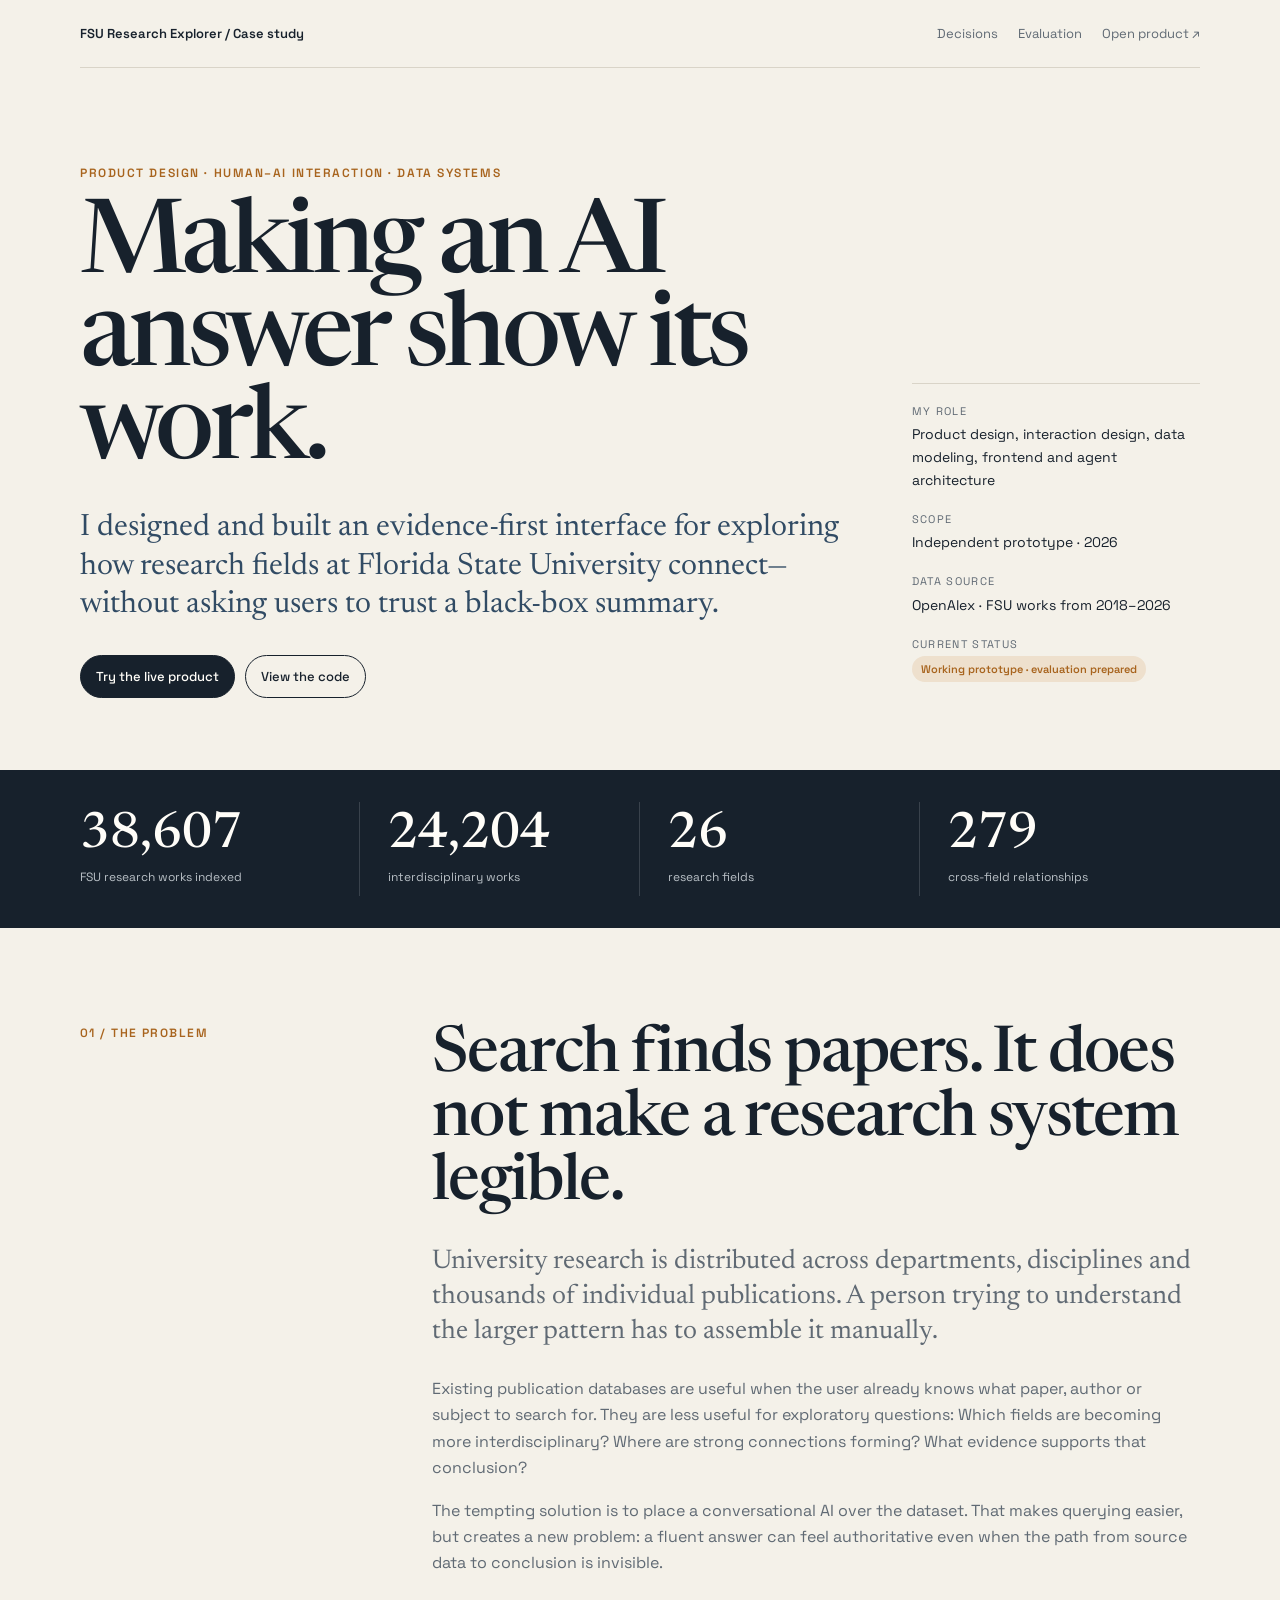
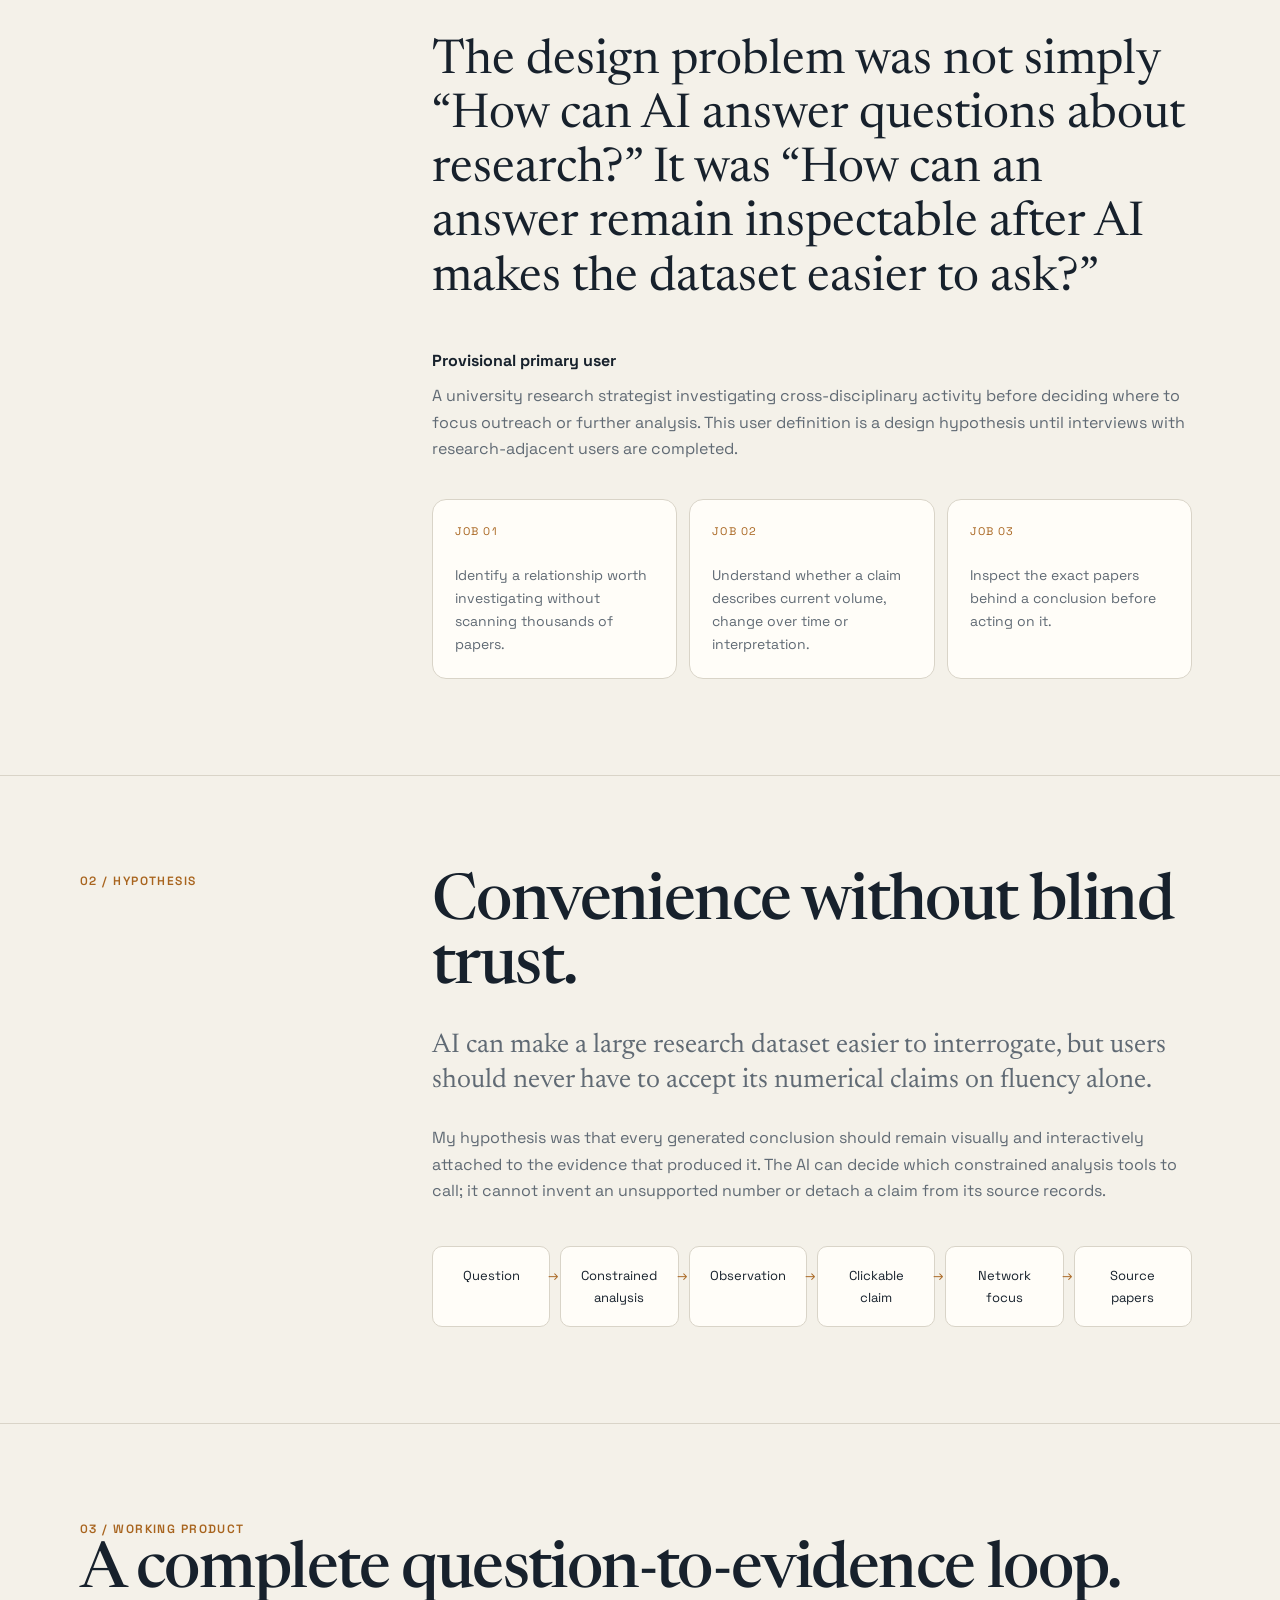
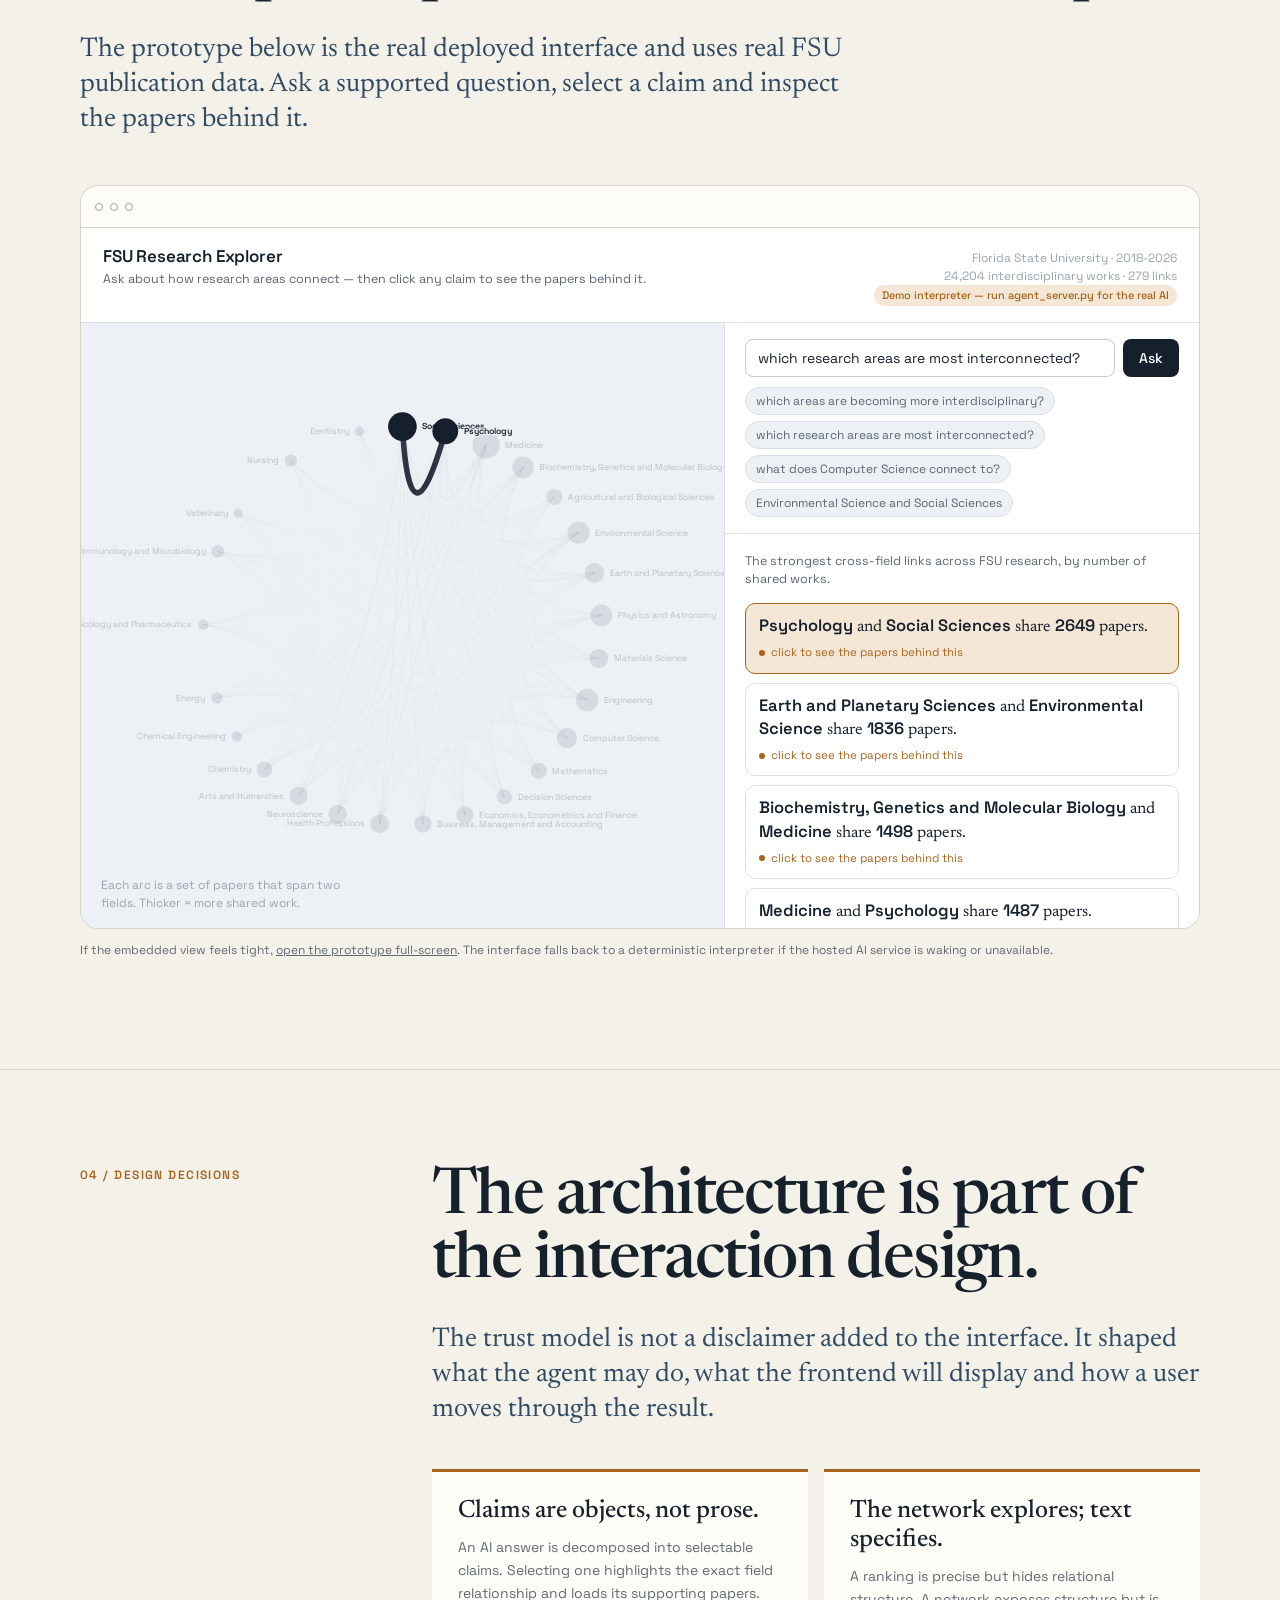
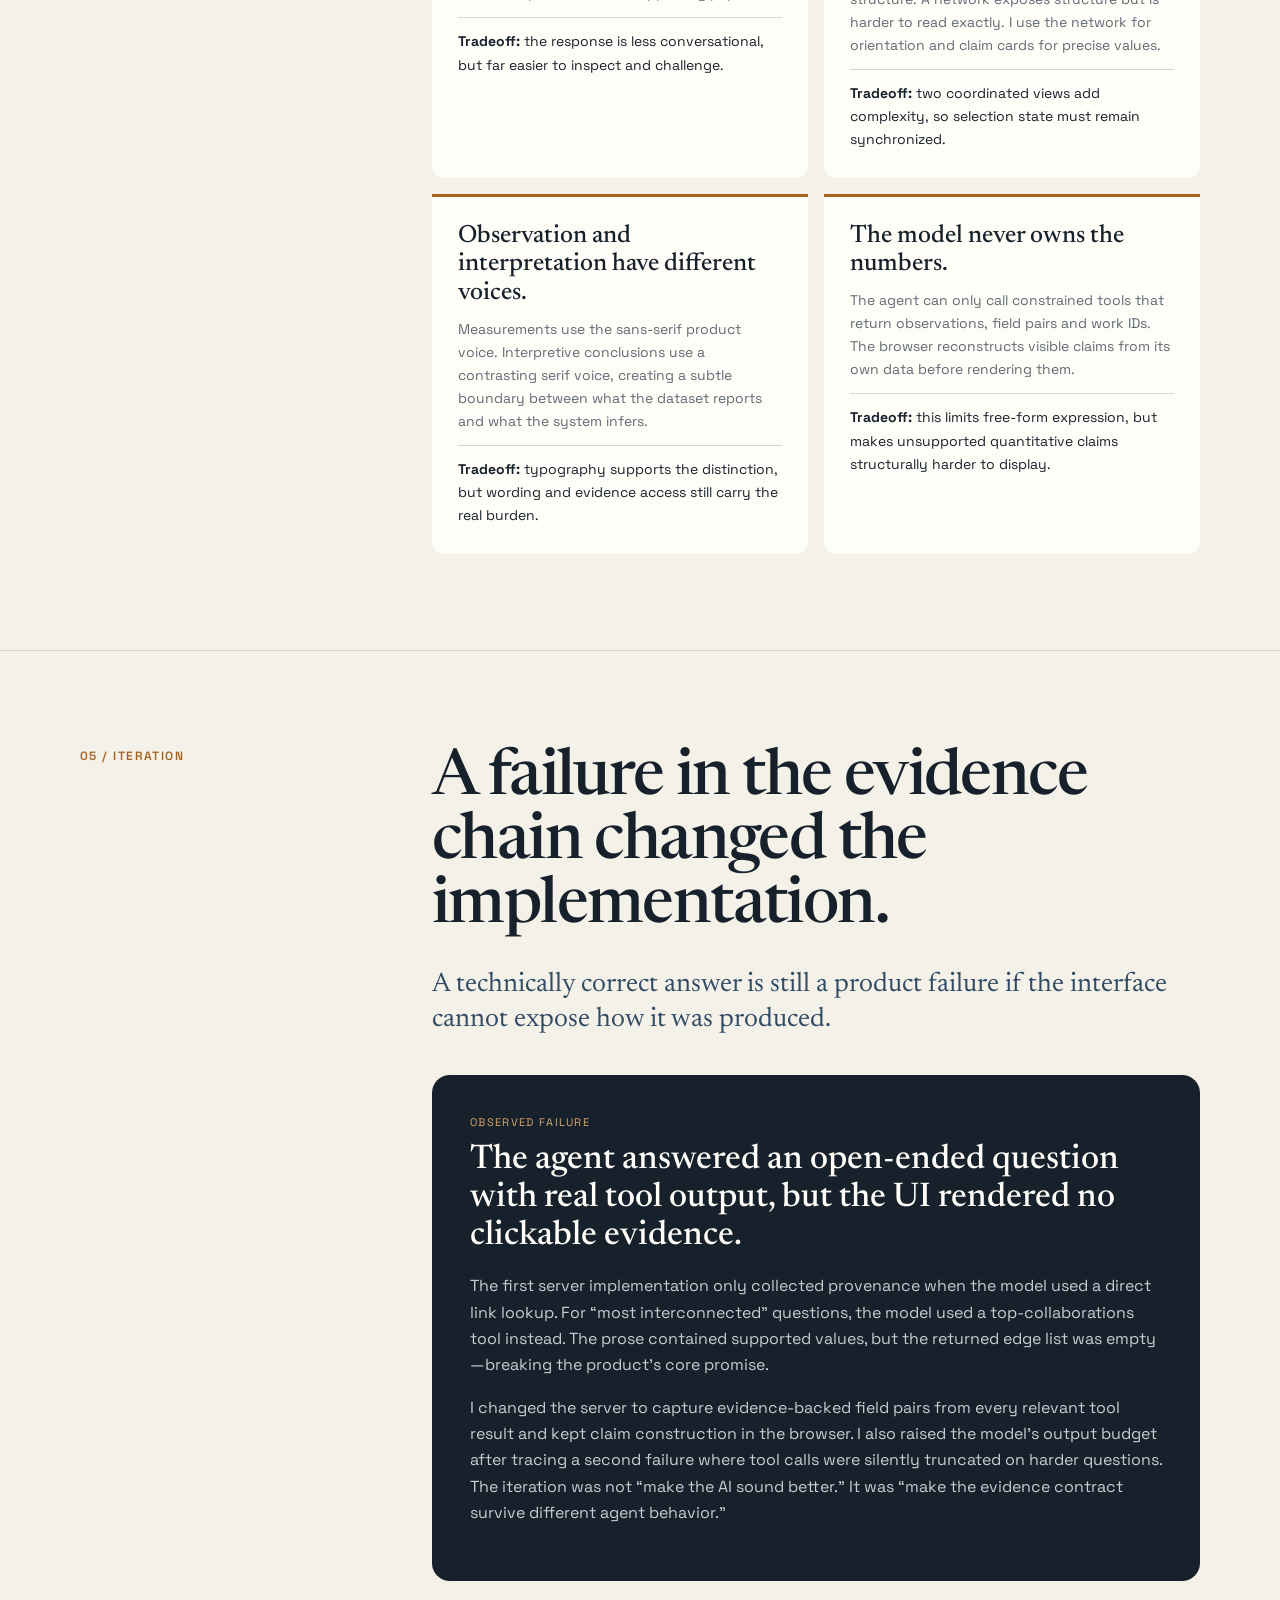
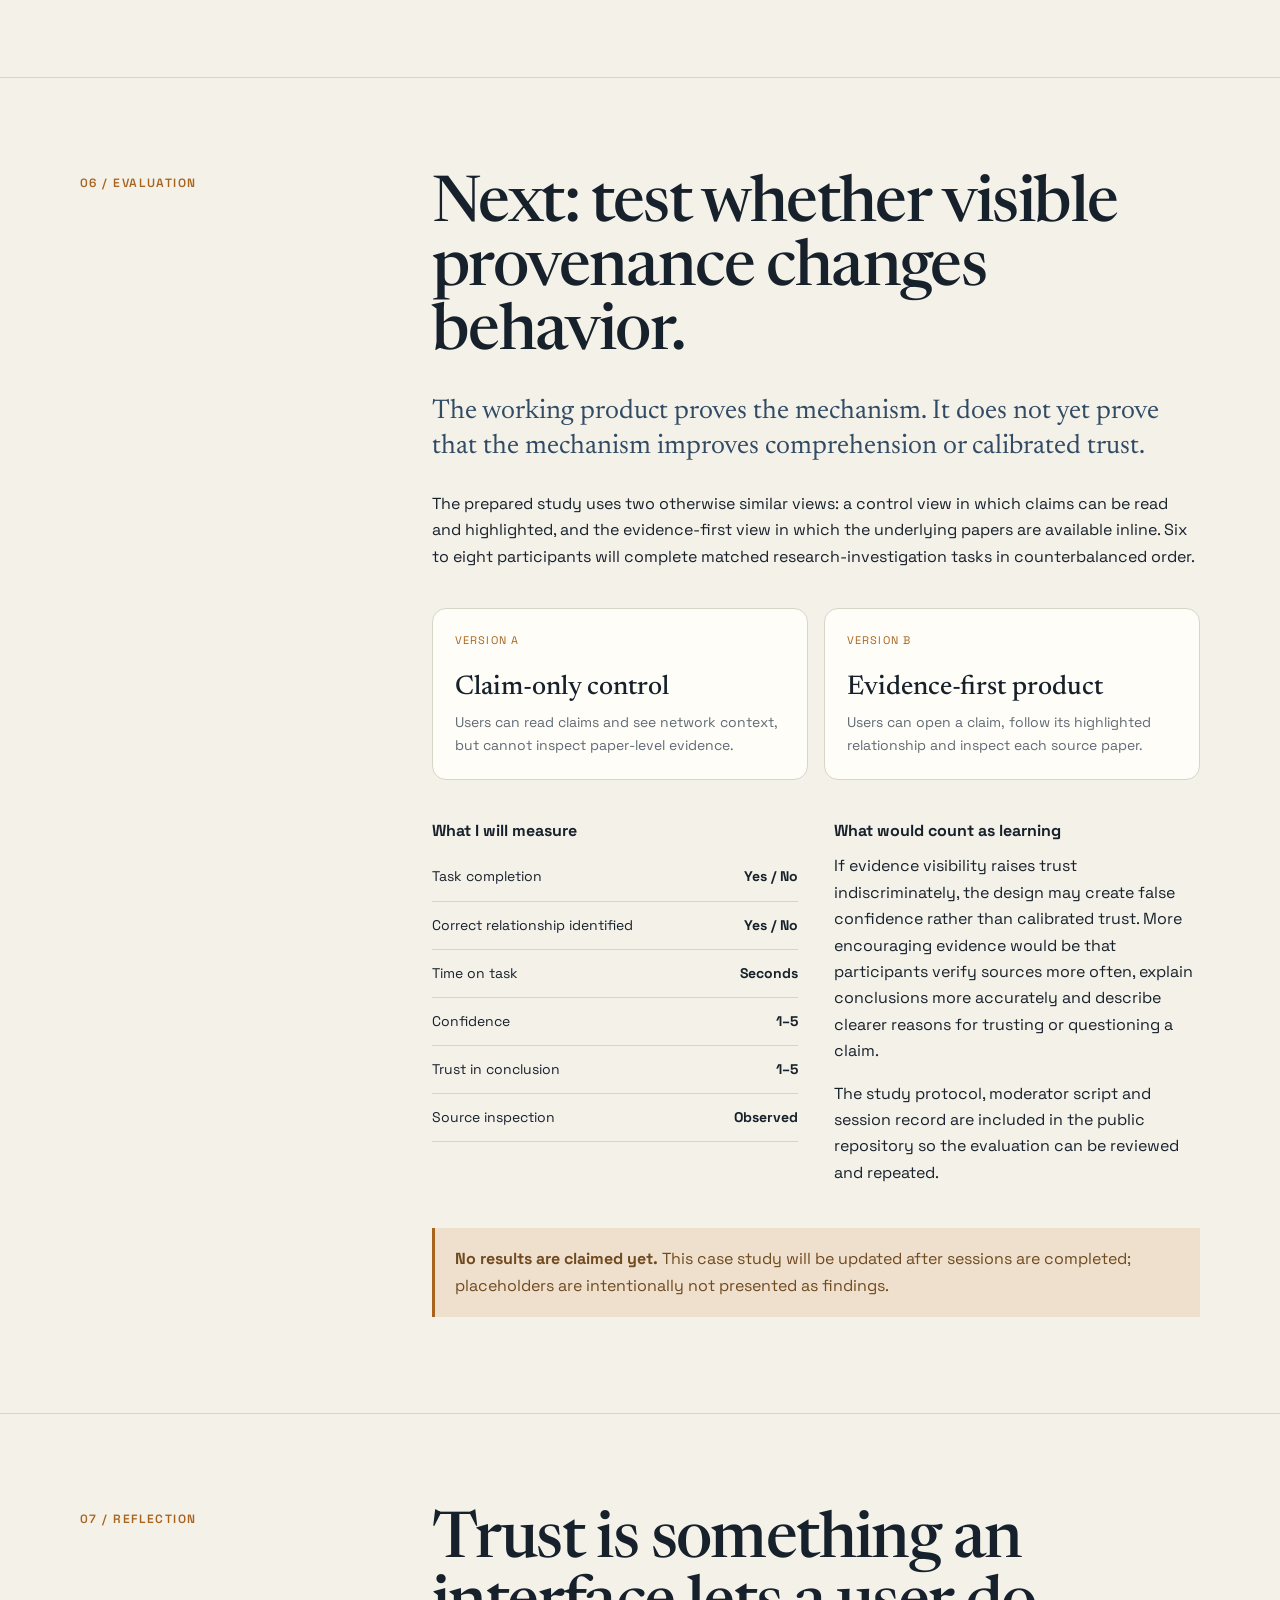
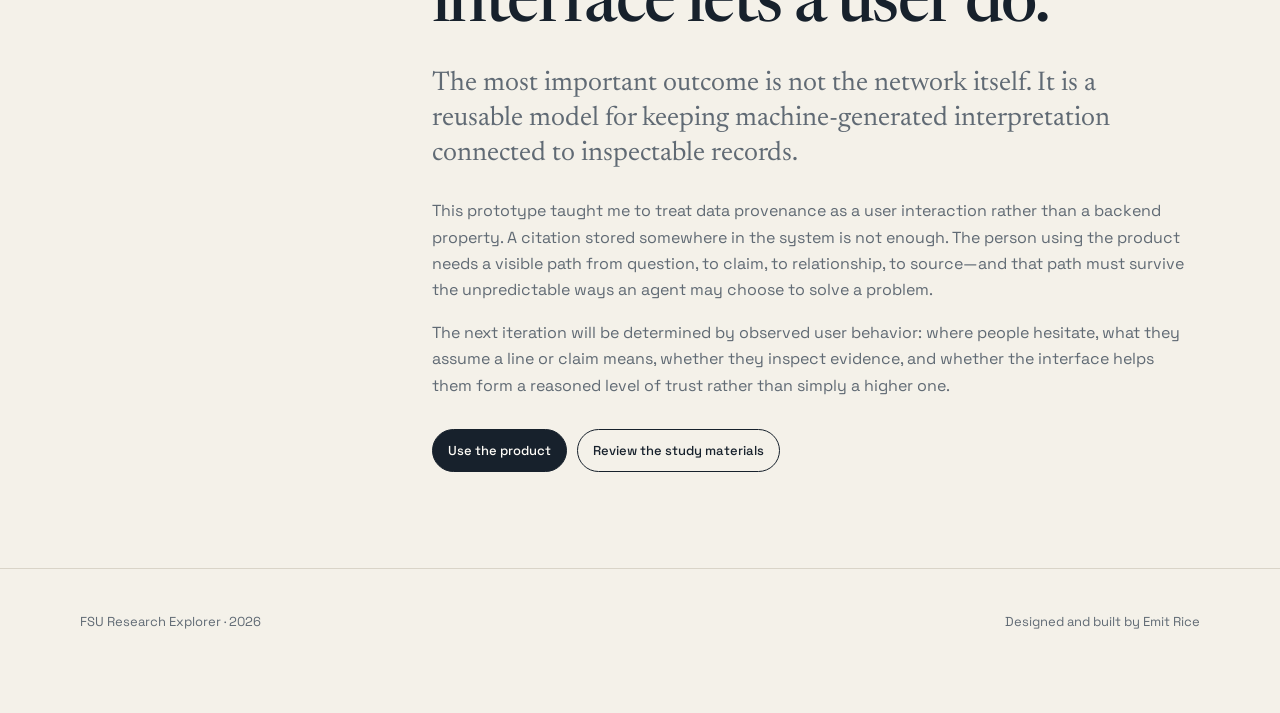
==== web/case-study.html @ 56af5d96 "Add product case study and evaluation kit" ====
<!doctype html>
<html lang="en">
<head>
<meta charset="utf-8">
<meta name="viewport" content="width=device-width, initial-scale=1">
<meta name="description" content="A product design case study for FSU Research Explorer: an evidence-first interface for asking questions of university research data.">
<title>FSU Research Explorer — Product Design Case Study</title>
<link rel="preconnect" href="https://fonts.googleapis.com">
<link rel="preconnect" href="https://fonts.gstatic.com" crossorigin>
<link href="https://fonts.googleapis.com/css2?family=Newsreader:ital,opsz,wght@0,6..72,400;0,6..72,500;1,6..72,400&family=Space+Grotesk:wght@400;500;600&display=swap" rel="stylesheet">
<style>
:root{
  --paper:#f4f1e9;--panel:#fffdf8;--ink:#17212c;--muted:#606a74;--line:#d9d4c8;
  --accent:#a8641e;--accent-soft:#eee0cd;--blue:#314b64;--sans:"Space Grotesk",system-ui,sans-serif;
  --serif:"Newsreader",Georgia,serif
}
*{box-sizing:border-box}
html{scroll-behavior:smooth}
body{margin:0;background:var(--paper);color:var(--ink);font:16px/1.65 var(--sans);-webkit-font-smoothing:antialiased}
a{color:inherit}
.wrap{width:min(1120px,calc(100% - 40px));margin:auto}
nav{height:68px;display:flex;align-items:center;justify-content:space-between;border-bottom:1px solid var(--line)}
nav a{text-decoration:none;font-size:13px}
.brand{font-weight:600}
.navlinks{display:flex;gap:20px;color:var(--muted)}
.hero{padding:96px 0 72px;display:grid;grid-template-columns:minmax(0,1.45fr) minmax(260px,.55fr);gap:72px;align-items:end}
.eyebrow{color:var(--accent);font-size:12px;font-weight:600;letter-spacing:.13em;text-transform:uppercase;margin-bottom:18px}
h1,h2,h3,p{margin-top:0}
h1{font:500 clamp(52px,8vw,104px)/.91 var(--serif);letter-spacing:-.045em;margin-bottom:28px;max-width:900px}
.deck{font:400 clamp(21px,2.4vw,31px)/1.25 var(--serif);max-width:780px;color:var(--blue);margin-bottom:0}
.meta{border-top:1px solid var(--line);padding-top:18px;display:grid;gap:18px}
.meta dt{font-size:11px;text-transform:uppercase;letter-spacing:.12em;color:var(--muted)}
.meta dd{margin:3px 0 0;font-size:14px}
.actions{display:flex;flex-wrap:wrap;gap:10px;margin-top:30px}
.button{display:inline-flex;align-items:center;justify-content:center;padding:10px 15px;border:1px solid var(--ink);border-radius:999px;text-decoration:none;font-size:13px;font-weight:500}
.button.primary{background:var(--ink);color:var(--panel)}
.stats{background:var(--ink);color:var(--panel);padding:32px 0}
.statgrid{display:grid;grid-template-columns:repeat(4,1fr)}
.stat{padding:8px 28px;border-right:1px solid #39424c}
.stat:first-child{padding-left:0}.stat:last-child{border:0}
.stat strong{display:block;font:500 clamp(30px,4vw,50px)/1 var(--serif)}
.stat span{display:block;margin-top:8px;color:#b9c0c6;font-size:12px}
section{padding:96px 0;border-bottom:1px solid var(--line)}
.section-grid{display:grid;grid-template-columns:280px 1fr;gap:72px}
.kicker{font-size:12px;color:var(--accent);font-weight:600;letter-spacing:.12em;text-transform:uppercase}
h2{font:500 clamp(36px,5vw,66px)/1 var(--serif);letter-spacing:-.025em;margin-bottom:28px}
h3{font-size:16px;margin-bottom:9px}
.lede{font:400 27px/1.3 var(--serif);color:var(--blue);max-width:780px}
.bodycopy{max-width:760px}
.bodycopy p{color:var(--muted)}
.quote{font:400 clamp(28px,4vw,48px)/1.13 var(--serif);padding:42px 0;color:var(--ink);max-width:930px}
.jobs{display:grid;grid-template-columns:repeat(3,1fr);gap:12px;margin-top:36px}
.card{background:var(--panel);border:1px solid var(--line);border-radius:14px;padding:22px}
.card .num{font-size:11px;color:var(--accent);letter-spacing:.1em;margin-bottom:24px}
.card p{margin:0;color:var(--muted);font-size:14px}
.flow{display:grid;grid-template-columns:repeat(6,1fr);gap:10px;margin-top:42px}
.flow div{position:relative;background:var(--panel);border:1px solid var(--line);padding:18px 14px;border-radius:10px;font-size:13px;text-align:center}
.flow div:not(:last-child):after{content:"→";position:absolute;right:-9px;top:18px;z-index:2;color:var(--accent)}
.prototype{margin-top:48px;background:#dfe3e7;border:1px solid var(--line);border-radius:18px;overflow:hidden}
.browserbar{height:42px;background:var(--panel);display:flex;align-items:center;gap:7px;padding:0 14px;border-bottom:1px solid var(--line)}
.dot{width:8px;height:8px;border:1px solid #9ba3aa;border-radius:50%}
.prototype iframe{display:block;width:100%;height:700px;border:0;background:#edf0f4}
.caption{font-size:12px;color:var(--muted);margin-top:12px}
.decisions{display:grid;grid-template-columns:repeat(2,1fr);gap:16px;margin-top:42px}
.decision{background:var(--panel);border-top:3px solid var(--accent);padding:26px;border-radius:0 0 12px 12px}
.decision h3{font:500 25px/1.15 var(--serif)}
.decision p{font-size:14px;color:var(--muted);margin-bottom:12px}
.decision .tradeoff{border-top:1px solid var(--line);padding-top:12px;margin:0;color:var(--ink)}
.failure{background:var(--ink);color:var(--panel);border-radius:18px;padding:38px;margin-top:38px}
.failure .label{color:#d5a66e;font-size:11px;letter-spacing:.12em;text-transform:uppercase}
.failure h3{font:500 34px/1.12 var(--serif);max-width:720px;margin:10px 0 18px}
.failure p{color:#c7cdd2;max-width:760px}
.compare{display:grid;grid-template-columns:1fr 1fr;gap:16px;margin-top:38px}
.compare a{display:block;text-decoration:none}
.compare .card{transition:transform .15s,border-color .15s}
.compare .card:hover{transform:translateY(-2px);border-color:var(--accent)}
.mode{font:500 27px/1.1 var(--serif);margin-bottom:8px}
.plan{display:grid;grid-template-columns:1fr 1fr;gap:36px;margin-top:38px}
.measure{display:grid;grid-template-columns:1fr auto;gap:12px;padding:12px 0;border-bottom:1px solid var(--line);font-size:14px}
.status{display:inline-block;background:var(--accent-soft);color:var(--accent);border-radius:999px;padding:4px 9px;font-size:11px;font-weight:600}
.note{background:var(--accent-soft);border-left:3px solid var(--accent);padding:18px 20px;color:#6f491f;margin-top:26px}
footer{padding:42px 0 80px;display:flex;justify-content:space-between;color:var(--muted);font-size:13px}
@media(max-width:820px){
  .hero,.section-grid{grid-template-columns:1fr;gap:32px}.hero{padding-top:60px}.statgrid{grid-template-columns:1fr 1fr}
  .stat{border-bottom:1px solid #39424c}.jobs,.decisions,.plan,.compare{grid-template-columns:1fr}
  .flow{grid-template-columns:1fr 1fr}.flow div:after{display:none}.prototype iframe{height:680px}
}
@media(max-width:520px){.wrap{width:min(100% - 24px,1120px)}.navlinks a:first-child{display:none}.stats .stat{padding:18px 12px}.stat:first-child{padding-left:12px}.prototype iframe{height:760px}section{padding:70px 0}}
@media(prefers-reduced-motion:reduce){html{scroll-behavior:auto}.compare .card{transition:none}}
</style>
</head>
<body>
<div class="wrap">
  <nav>
    <a class="brand" href="case-study.html">FSU Research Explorer / Case study</a>
    <div class="navlinks"><a href="#decisions">Decisions</a><a href="#evaluation">Evaluation</a><a href="index.html">Open product ↗</a></div>
  </nav>
</div>

<header class="wrap hero">
  <div>
    <div class="eyebrow">Product design · Human–AI interaction · Data systems</div>
    <h1>Making an AI answer show its work.</h1>
    <p class="deck">I designed and built an evidence-first interface for exploring how research fields at Florida State University connect—without asking users to trust a black-box summary.</p>
    <div class="actions"><a class="button primary" href="index.html">Try the live product</a><a class="button" href="https://github.com/Epple3k/fsu-research-atlas-2">View the code</a></div>
  </div>
  <dl class="meta">
    <div><dt>My role</dt><dd>Product design, interaction design, data modeling, frontend and agent architecture</dd></div>
    <div><dt>Scope</dt><dd>Independent prototype · 2026</dd></div>
    <div><dt>Data source</dt><dd>OpenAlex · FSU works from 2018–2026</dd></div>
    <div><dt>Current status</dt><dd><span class="status">Working prototype · evaluation prepared</span></dd></div>
  </dl>
</header>

<div class="stats">
  <div class="wrap statgrid">
    <div class="stat"><strong>38,607</strong><span>FSU research works indexed</span></div>
    <div class="stat"><strong>24,204</strong><span>interdisciplinary works</span></div>
    <div class="stat"><strong>26</strong><span>research fields</span></div>
    <div class="stat"><strong>279</strong><span>cross-field relationships</span></div>
  </div>
</div>

<main>
<section>
  <div class="wrap section-grid">
    <div class="kicker">01 / The problem</div>
    <div class="bodycopy">
      <h2>Search finds papers. It does not make a research system legible.</h2>
      <p class="lede">University research is distributed across departments, disciplines and thousands of individual publications. A person trying to understand the larger pattern has to assemble it manually.</p>
      <p>Existing publication databases are useful when the user already knows what paper, author or subject to search for. They are less useful for exploratory questions: Which fields are becoming more interdisciplinary? Where are strong connections forming? What evidence supports that conclusion?</p>
      <p>The tempting solution is to place a conversational AI over the dataset. That makes querying easier, but creates a new problem: a fluent answer can feel authoritative even when the path from source data to conclusion is invisible.</p>
      <div class="quote">The design problem was not simply “How can AI answer questions about research?” It was “How can an answer remain inspectable after AI makes the dataset easier to ask?”</div>
      <h3>Provisional primary user</h3>
      <p>A university research strategist investigating cross-disciplinary activity before deciding where to focus outreach or further analysis. This user definition is a design hypothesis until interviews with research-adjacent users are completed.</p>
      <div class="jobs">
        <div class="card"><div class="num">JOB 01</div><p>Identify a relationship worth investigating without scanning thousands of papers.</p></div>
        <div class="card"><div class="num">JOB 02</div><p>Understand whether a claim describes current volume, change over time or interpretation.</p></div>
        <div class="card"><div class="num">JOB 03</div><p>Inspect the exact papers behind a conclusion before acting on it.</p></div>
      </div>
    </div>
  </div>
</section>

<section>
  <div class="wrap section-grid">
    <div class="kicker">02 / Hypothesis</div>
    <div class="bodycopy">
      <h2>Convenience without blind trust.</h2>
      <p class="lede">AI can make a large research dataset easier to interrogate, but users should never have to accept its numerical claims on fluency alone.</p>
      <p>My hypothesis was that every generated conclusion should remain visually and interactively attached to the evidence that produced it. The AI can decide which constrained analysis tools to call; it cannot invent an unsupported number or detach a claim from its source records.</p>
      <div class="flow" aria-label="Product workflow">
        <div>Question</div><div>Constrained analysis</div><div>Observation</div><div>Clickable claim</div><div>Network focus</div><div>Source papers</div>
      </div>
    </div>
  </div>
</section>

<section>
  <div class="wrap">
    <div class="kicker">03 / Working product</div>
    <h2>A complete question-to-evidence loop.</h2>
    <p class="lede">The prototype below is the real deployed interface and uses real FSU publication data. Ask a supported question, select a claim and inspect the papers behind it.</p>
    <div class="prototype">
      <div class="browserbar" aria-hidden="true"><span class="dot"></span><span class="dot"></span><span class="dot"></span></div>
      <iframe src="index.html" title="Interactive FSU Research Explorer prototype" loading="lazy"></iframe>
    </div>
    <p class="caption">If the embedded view feels tight, <a href="index.html">open the prototype full-screen</a>. The interface falls back to a deterministic interpreter if the hosted AI service is waking or unavailable.</p>
  </div>
</section>

<section id="decisions">
  <div class="wrap section-grid">
    <div class="kicker">04 / Design decisions</div>
    <div>
      <h2>The architecture is part of the interaction design.</h2>
      <p class="lede">The trust model is not a disclaimer added to the interface. It shaped what the agent may do, what the frontend will display and how a user moves through the result.</p>
      <div class="decisions">
        <article class="decision">
          <h3>Claims are objects, not prose.</h3>
          <p>An AI answer is decomposed into selectable claims. Selecting one highlights the exact field relationship and loads its supporting papers.</p>
          <p class="tradeoff"><strong>Tradeoff:</strong> the response is less conversational, but far easier to inspect and challenge.</p>
        </article>
        <article class="decision">
          <h3>The network explores; text specifies.</h3>
          <p>A ranking is precise but hides relational structure. A network exposes structure but is harder to read exactly. I use the network for orientation and claim cards for precise values.</p>
          <p class="tradeoff"><strong>Tradeoff:</strong> two coordinated views add complexity, so selection state must remain synchronized.</p>
        </article>
        <article class="decision">
          <h3>Observation and interpretation have different voices.</h3>
          <p>Measurements use the sans-serif product voice. Interpretive conclusions use a contrasting serif voice, creating a subtle boundary between what the dataset reports and what the system infers.</p>
          <p class="tradeoff"><strong>Tradeoff:</strong> typography supports the distinction, but wording and evidence access still carry the real burden.</p>
        </article>
        <article class="decision">
          <h3>The model never owns the numbers.</h3>
          <p>The agent can only call constrained tools that return observations, field pairs and work IDs. The browser reconstructs visible claims from its own data before rendering them.</p>
          <p class="tradeoff"><strong>Tradeoff:</strong> this limits free-form expression, but makes unsupported quantitative claims structurally harder to display.</p>
        </article>
      </div>
    </div>
  </div>
</section>

<section>
  <div class="wrap section-grid">
    <div class="kicker">05 / Iteration</div>
    <div>
      <h2>A failure in the evidence chain changed the implementation.</h2>
      <p class="lede">A technically correct answer is still a product failure if the interface cannot expose how it was produced.</p>
      <div class="failure">
        <div class="label">Observed failure</div>
        <h3>The agent answered an open-ended question with real tool output, but the UI rendered no clickable evidence.</h3>
        <p>The first server implementation only collected provenance when the model used a direct link lookup. For “most interconnected” questions, the model used a top-collaborations tool instead. The prose contained supported values, but the returned edge list was empty—breaking the product’s core promise.</p>
        <p>I changed the server to capture evidence-backed field pairs from every relevant tool result and kept claim construction in the browser. I also raised the model’s output budget after tracing a second failure where tool calls were silently truncated on harder questions. The iteration was not “make the AI sound better.” It was “make the evidence contract survive different agent behavior.”</p>
      </div>
    </div>
  </div>
</section>

<section id="evaluation">
  <div class="wrap section-grid">
    <div class="kicker">06 / Evaluation</div>
    <div>
      <h2>Next: test whether visible provenance changes behavior.</h2>
      <p class="lede">The working product proves the mechanism. It does not yet prove that the mechanism improves comprehension or calibrated trust.</p>
      <p>The prepared study uses two otherwise similar views: a control view in which claims can be read and highlighted, and the evidence-first view in which the underlying papers are available inline. Six to eight participants will complete matched research-investigation tasks in counterbalanced order.</p>
      <div class="compare">
        <a href="index.html?study=control"><div class="card"><div class="num">VERSION A</div><div class="mode">Claim-only control</div><p>Users can read claims and see network context, but cannot inspect paper-level evidence.</p></div></a>
        <a href="index.html?study=full"><div class="card"><div class="num">VERSION B</div><div class="mode">Evidence-first product</div><p>Users can open a claim, follow its highlighted relationship and inspect each source paper.</p></div></a>
      </div>
      <div class="plan">
        <div>
          <h3>What I will measure</h3>
          <div class="measure"><span>Task completion</span><strong>Yes / No</strong></div>
          <div class="measure"><span>Correct relationship identified</span><strong>Yes / No</strong></div>
          <div class="measure"><span>Time on task</span><strong>Seconds</strong></div>
          <div class="measure"><span>Confidence</span><strong>1–5</strong></div>
          <div class="measure"><span>Trust in conclusion</span><strong>1–5</strong></div>
          <div class="measure"><span>Source inspection</span><strong>Observed</strong></div>
        </div>
        <div>
          <h3>What would count as learning</h3>
          <p>If evidence visibility raises trust indiscriminately, the design may create false confidence rather than calibrated trust. More encouraging evidence would be that participants verify sources more often, explain conclusions more accurately and describe clearer reasons for trusting or questioning a claim.</p>
          <p>The study protocol, moderator script and session record are included in the public repository so the evaluation can be reviewed and repeated.</p>
        </div>
      </div>
      <div class="note"><strong>No results are claimed yet.</strong> This case study will be updated after sessions are completed; placeholders are intentionally not presented as findings.</div>
    </div>
  </div>
</section>

<section>
  <div class="wrap section-grid">
    <div class="kicker">07 / Reflection</div>
    <div class="bodycopy">
      <h2>Trust is something an interface lets a user do.</h2>
      <p class="lede">The most important outcome is not the network itself. It is a reusable model for keeping machine-generated interpretation connected to inspectable records.</p>
      <p>This prototype taught me to treat data provenance as a user interaction rather than a backend property. A citation stored somewhere in the system is not enough. The person using the product needs a visible path from question, to claim, to relationship, to source—and that path must survive the unpredictable ways an agent may choose to solve a problem.</p>
      <p>The next iteration will be determined by observed user behavior: where people hesitate, what they assume a line or claim means, whether they inspect evidence, and whether the interface helps them form a reasoned level of trust rather than simply a higher one.</p>
      <div class="actions"><a class="button primary" href="index.html">Use the product</a><a class="button" href="https://github.com/Epple3k/fsu-research-atlas-2/tree/main/docs">Review the study materials</a></div>
    </div>
  </div>
</section>
</main>

<footer class="wrap"><span>FSU Research Explorer · 2026</span><span>Designed and built by Emit Rice</span></footer>
</body>
</html>
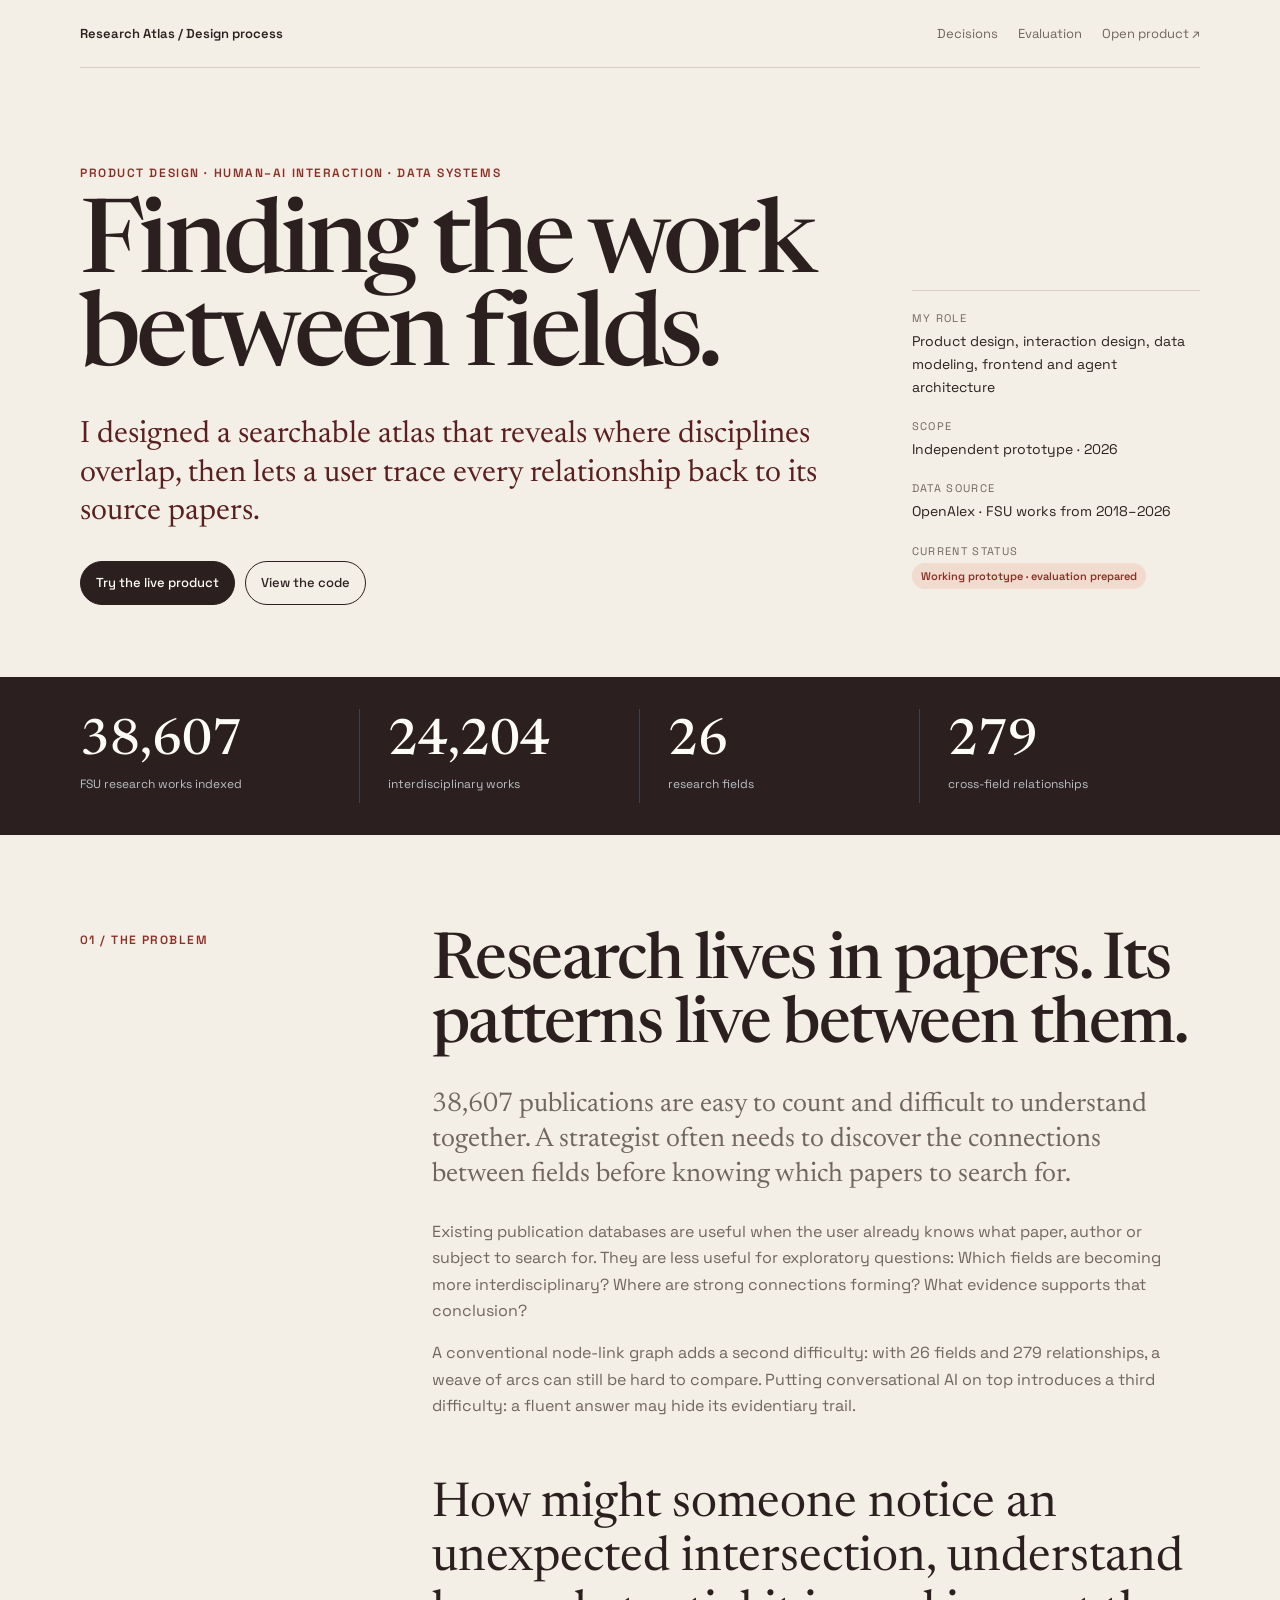
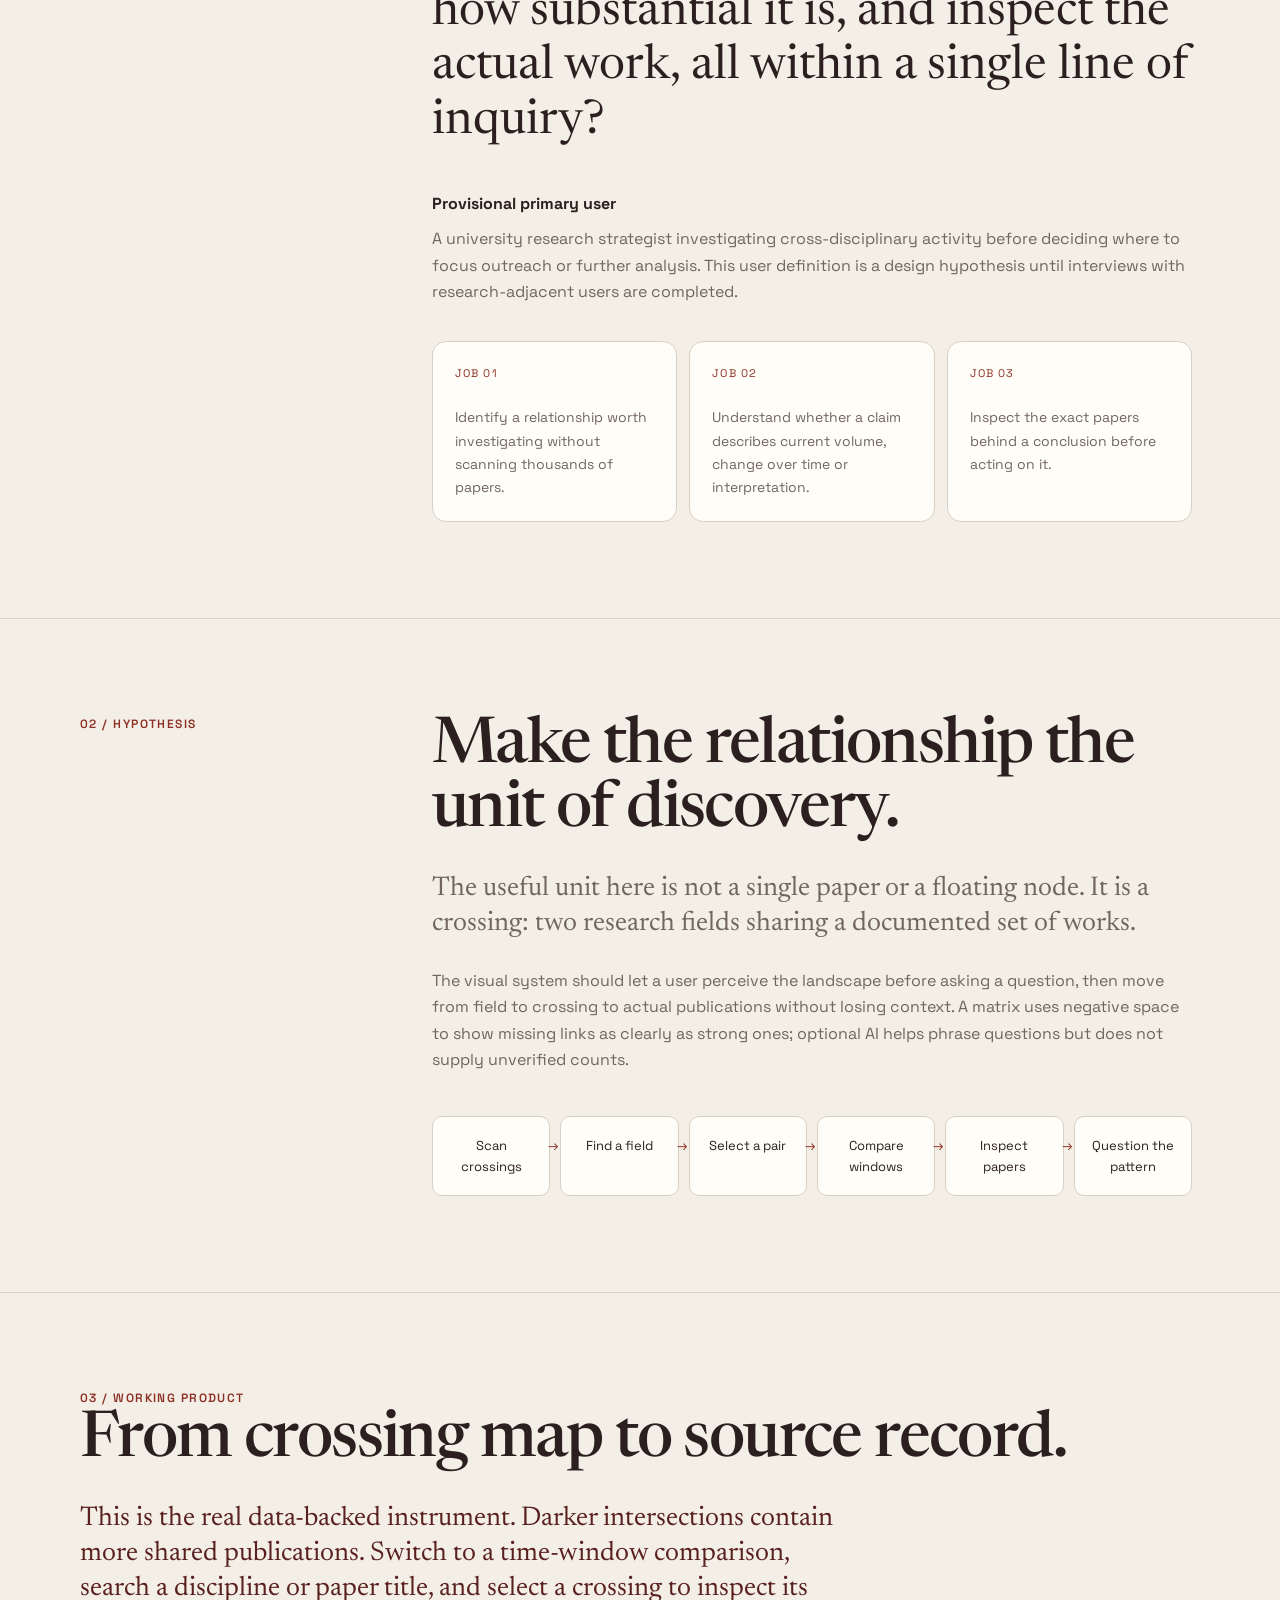
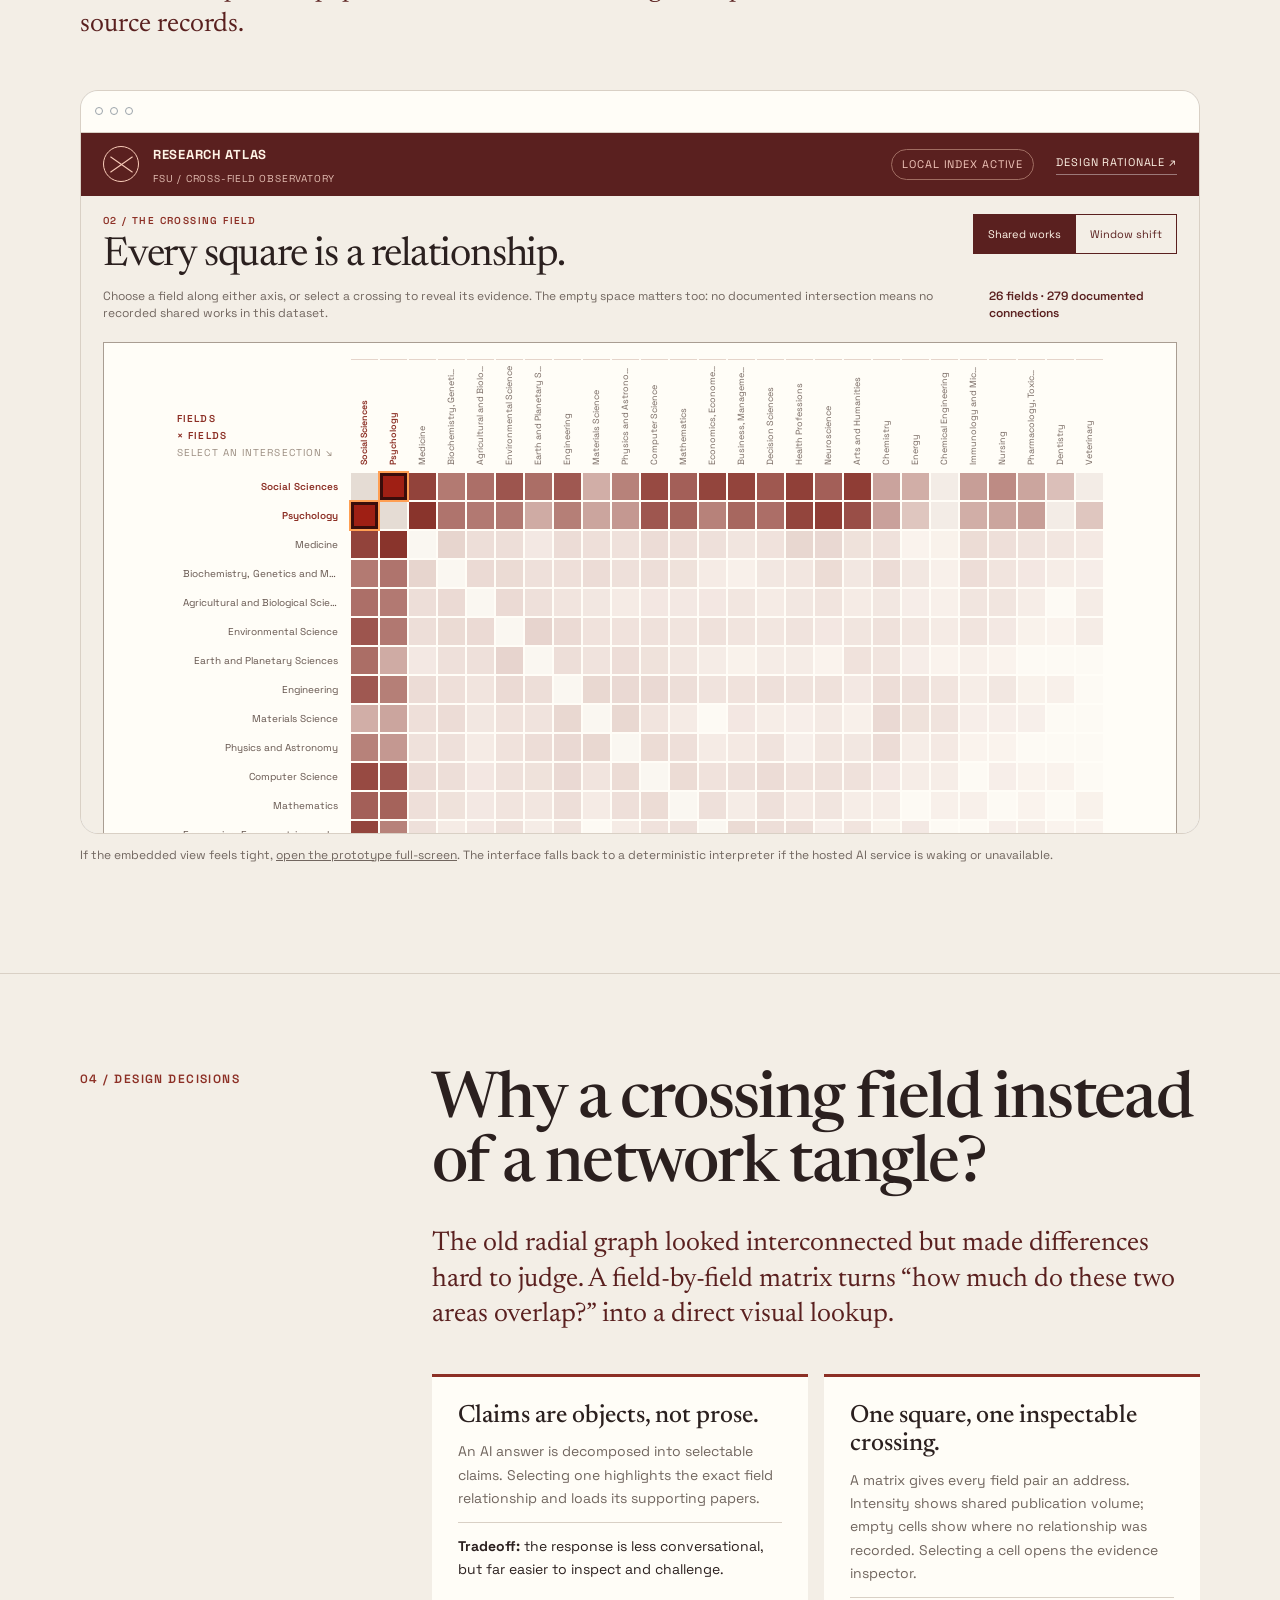
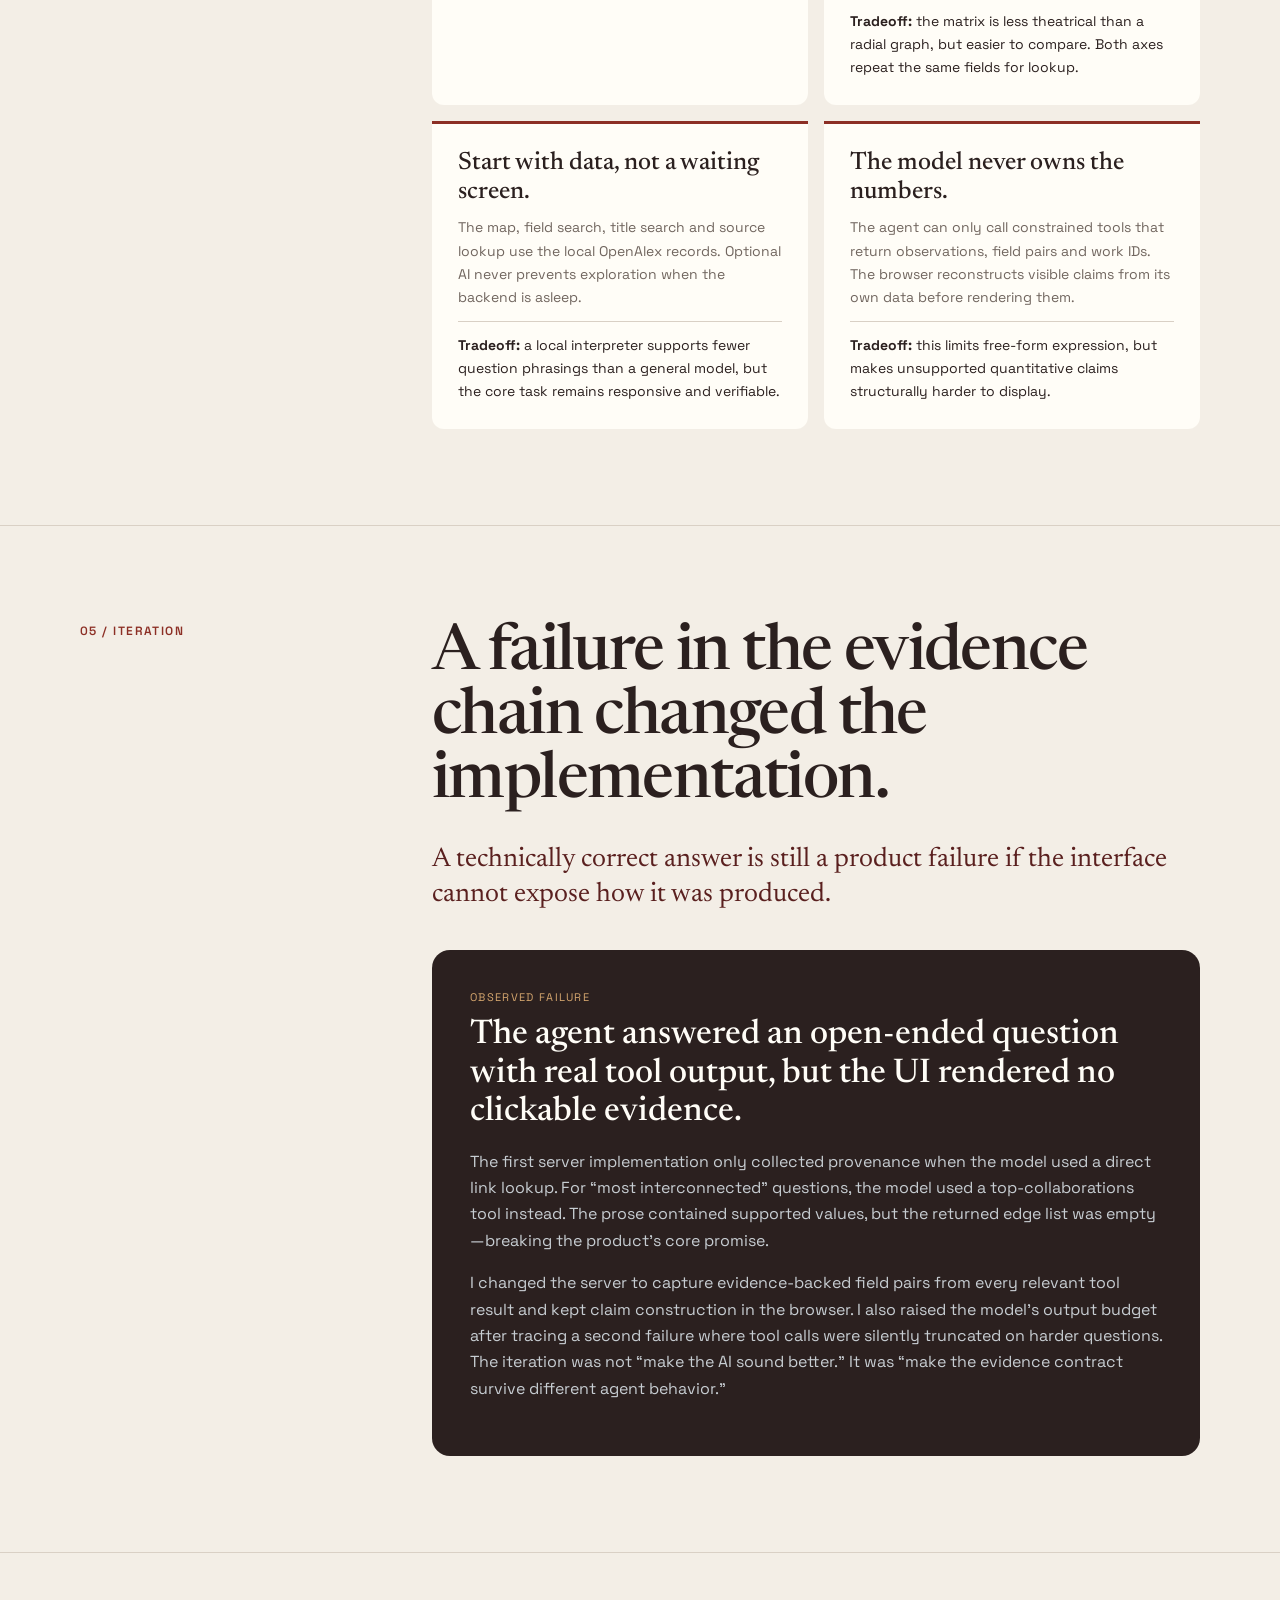
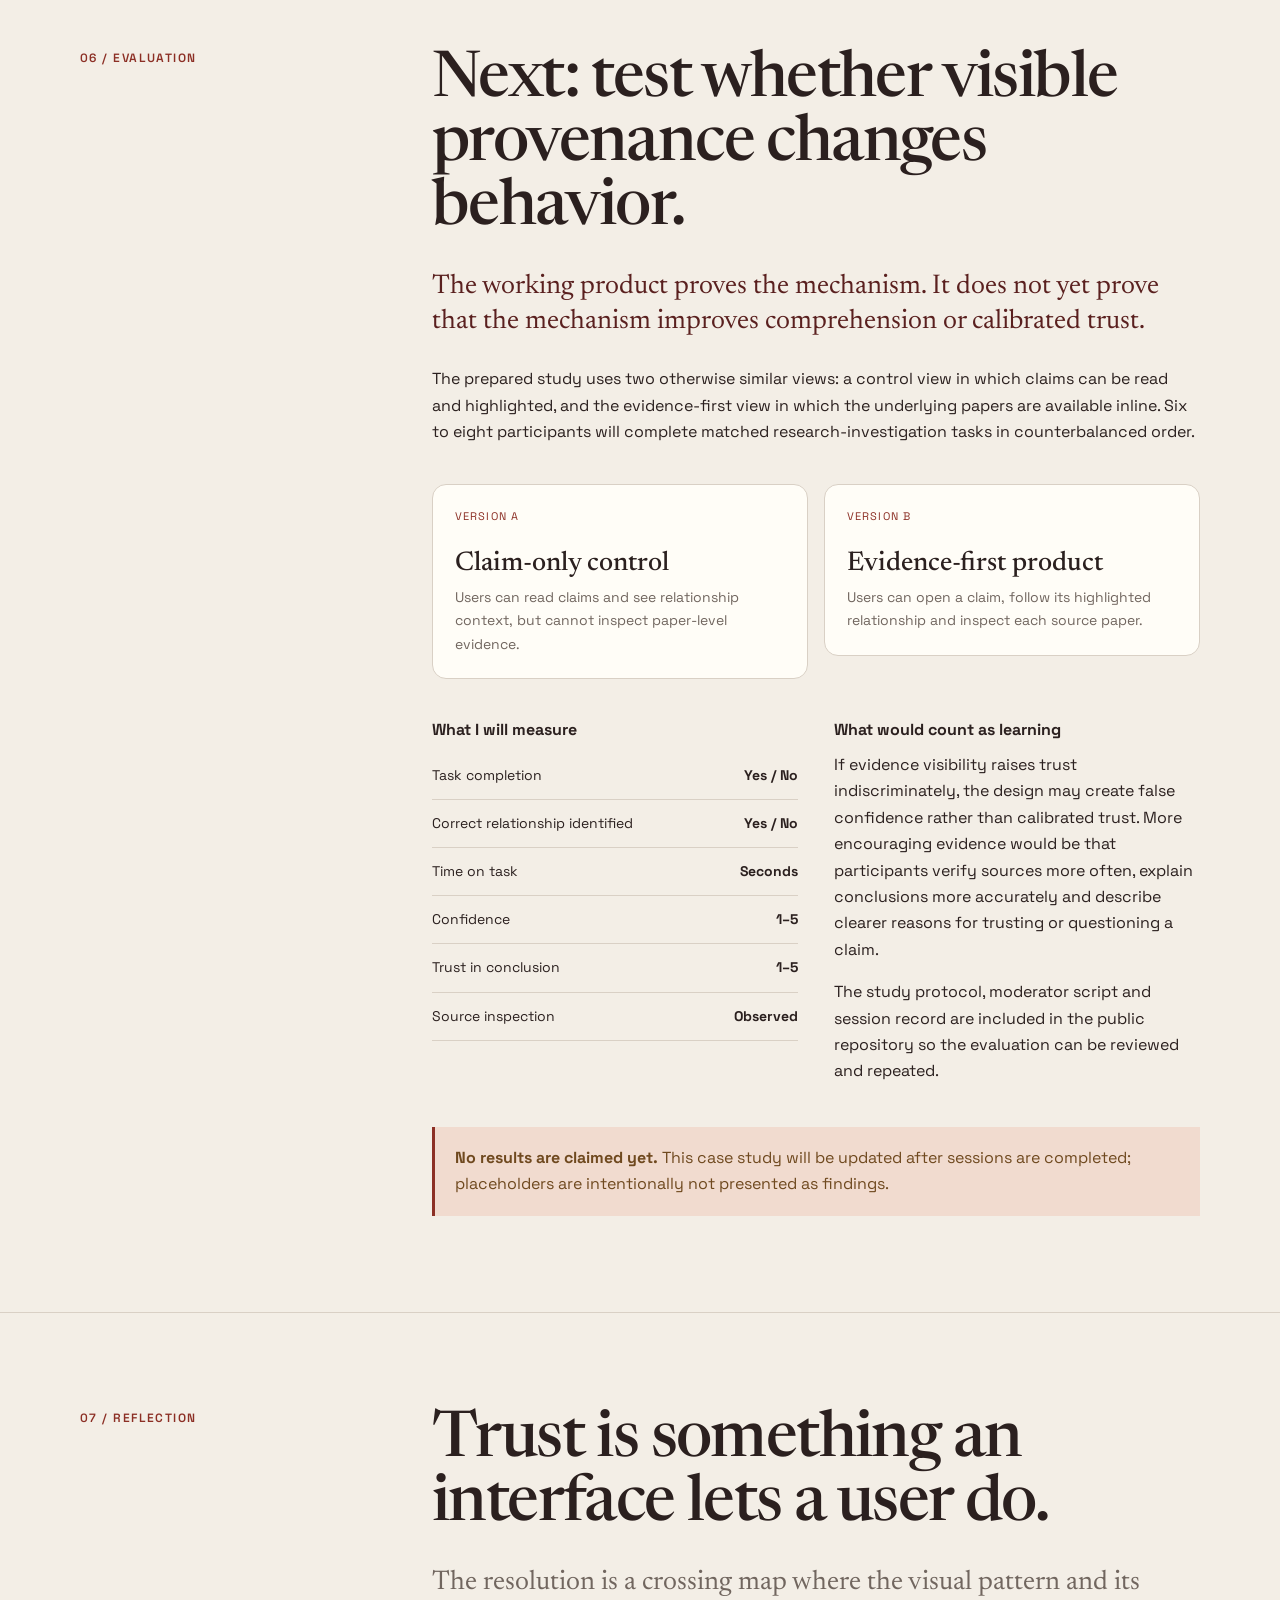
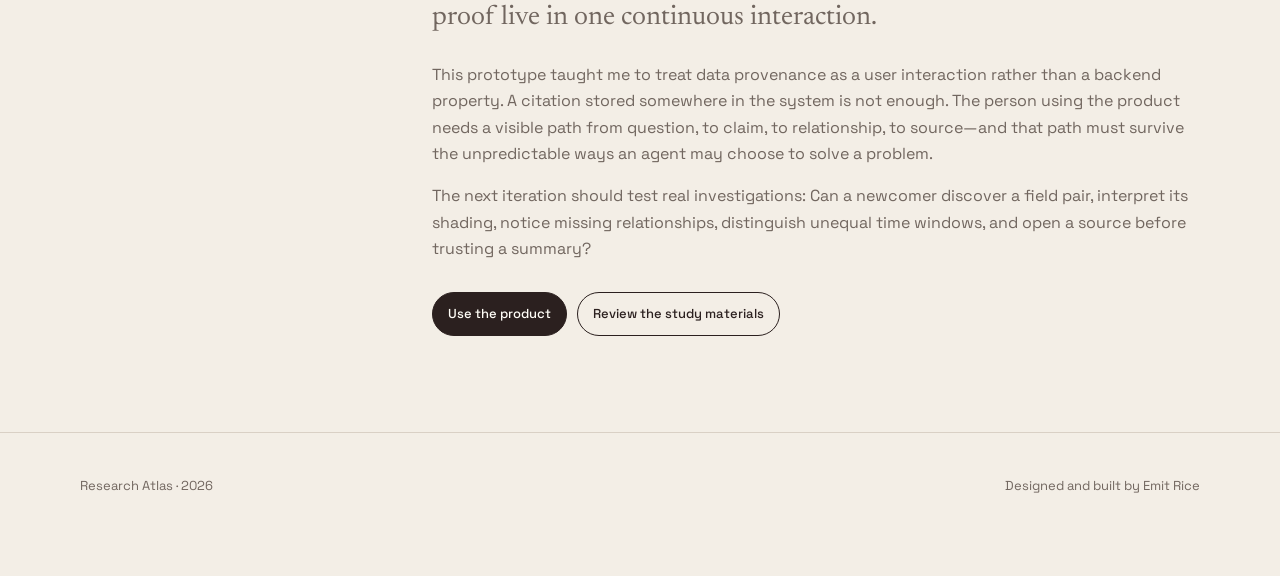
==== commit 699d203d: "Explain the field-pair problem and the crossing-map design resolution" ====
--- a/web/case-study.html
+++ b/web/case-study.html
@@ -3,15 +3,15 @@
 <head>
 <meta charset="utf-8">
 <meta name="viewport" content="width=device-width, initial-scale=1">
-<meta name="description" content="A product design case study for FSU Research Explorer: an evidence-first interface for asking questions of university research data.">
-<title>FSU Research Explorer — Product Design Case Study</title>
+<meta name="description" content="The design process behind Research Atlas: an evidence-first map of relationships between research fields and source publications.">
+<title>Research Atlas — Designing a Crossing Map</title>
 <link rel="preconnect" href="https://fonts.googleapis.com">
 <link rel="preconnect" href="https://fonts.gstatic.com" crossorigin>
 <link href="https://fonts.googleapis.com/css2?family=Newsreader:ital,opsz,wght@0,6..72,400;0,6..72,500;1,6..72,400&family=Space+Grotesk:wght@400;500;600&display=swap" rel="stylesheet">
 <style>
 :root{
-  --paper:#f4f1e9;--panel:#fffdf8;--ink:#17212c;--muted:#606a74;--line:#d9d4c8;
-  --accent:#a8641e;--accent-soft:#eee0cd;--blue:#314b64;--sans:"Space Grotesk",system-ui,sans-serif;
+  --paper:#f3eee6;--panel:#fffdf7;--ink:#2b201f;--muted:#71665f;--line:#d9d0c5;
+  --accent:#8c2f25;--accent-soft:#f1dbcf;--blue:#5a201f;--sans:"Space Grotesk",system-ui,sans-serif;
   --serif:"Newsreader",Georgia,serif
 }
 *{box-sizing:border-box}
@@ -92,7 +92,7 @@
 <body>
 <div class="wrap">
   <nav>
-    <a class="brand" href="case-study.html">FSU Research Explorer / Case study</a>
+    <a class="brand" href="case-study.html">Research Atlas / Design process</a>
     <div class="navlinks"><a href="#decisions">Decisions</a><a href="#evaluation">Evaluation</a><a href="index.html">Open product ↗</a></div>
   </nav>
 </div>
@@ -100,8 +100,8 @@
 <header class="wrap hero">
   <div>
     <div class="eyebrow">Product design · Human–AI interaction · Data systems</div>
-    <h1>Making an AI answer show its work.</h1>
-    <p class="deck">I designed and built an evidence-first interface for exploring how research fields at Florida State University connect—without asking users to trust a black-box summary.</p>
+    <h1>Finding the work between fields.</h1>
+    <p class="deck">I designed a searchable atlas that reveals where disciplines overlap, then lets a user trace every relationship back to its source papers.</p>
     <div class="actions"><a class="button primary" href="index.html">Try the live product</a><a class="button" href="https://github.com/Epple3k/fsu-research-atlas-2">View the code</a></div>
   </div>
   <dl class="meta">
@@ -126,11 +126,11 @@
   <div class="wrap section-grid">
     <div class="kicker">01 / The problem</div>
     <div class="bodycopy">
-      <h2>Search finds papers. It does not make a research system legible.</h2>
-      <p class="lede">University research is distributed across departments, disciplines and thousands of individual publications. A person trying to understand the larger pattern has to assemble it manually.</p>
+      <h2>Research lives in papers. Its patterns live between them.</h2>
+      <p class="lede">38,607 publications are easy to count and difficult to understand together. A strategist often needs to discover the connections between fields before knowing which papers to search for.</p>
       <p>Existing publication databases are useful when the user already knows what paper, author or subject to search for. They are less useful for exploratory questions: Which fields are becoming more interdisciplinary? Where are strong connections forming? What evidence supports that conclusion?</p>
-      <p>The tempting solution is to place a conversational AI over the dataset. That makes querying easier, but creates a new problem: a fluent answer can feel authoritative even when the path from source data to conclusion is invisible.</p>
-      <div class="quote">The design problem was not simply “How can AI answer questions about research?” It was “How can an answer remain inspectable after AI makes the dataset easier to ask?”</div>
+      <p>A conventional node-link graph adds a second difficulty: with 26 fields and 279 relationships, a weave of arcs can still be hard to compare. Putting conversational AI on top introduces a third difficulty: a fluent answer may hide its evidentiary trail.</p>
+      <div class="quote">How might someone notice an unexpected intersection, understand how substantial it is, and inspect the actual work, all within a single line of inquiry?</div>
       <h3>Provisional primary user</h3>
       <p>A university research strategist investigating cross-disciplinary activity before deciding where to focus outreach or further analysis. This user definition is a design hypothesis until interviews with research-adjacent users are completed.</p>
       <div class="jobs">
@@ -146,11 +146,11 @@
   <div class="wrap section-grid">
     <div class="kicker">02 / Hypothesis</div>
     <div class="bodycopy">
-      <h2>Convenience without blind trust.</h2>
-      <p class="lede">AI can make a large research dataset easier to interrogate, but users should never have to accept its numerical claims on fluency alone.</p>
-      <p>My hypothesis was that every generated conclusion should remain visually and interactively attached to the evidence that produced it. The AI can decide which constrained analysis tools to call; it cannot invent an unsupported number or detach a claim from its source records.</p>
+      <h2>Make the relationship the unit of discovery.</h2>
+      <p class="lede">The useful unit here is not a single paper or a floating node. It is a crossing: two research fields sharing a documented set of works.</p>
+      <p>The visual system should let a user perceive the landscape before asking a question, then move from field to crossing to actual publications without losing context. A matrix uses negative space to show missing links as clearly as strong ones; optional AI helps phrase questions but does not supply unverified counts.</p>
       <div class="flow" aria-label="Product workflow">
-        <div>Question</div><div>Constrained analysis</div><div>Observation</div><div>Clickable claim</div><div>Network focus</div><div>Source papers</div>
+        <div>Scan crossings</div><div>Find a field</div><div>Select a pair</div><div>Compare windows</div><div>Inspect papers</div><div>Question the pattern</div>
       </div>
     </div>
   </div>
@@ -159,11 +159,11 @@
 <section>
   <div class="wrap">
     <div class="kicker">03 / Working product</div>
-    <h2>A complete question-to-evidence loop.</h2>
-    <p class="lede">The prototype below is the real deployed interface and uses real FSU publication data. Ask a supported question, select a claim and inspect the papers behind it.</p>
+    <h2>From crossing map to source record.</h2>
+    <p class="lede">This is the real data-backed instrument. Darker intersections contain more shared publications. Switch to a time-window comparison, search a discipline or paper title, and select a crossing to inspect its source records.</p>
     <div class="prototype">
       <div class="browserbar" aria-hidden="true"><span class="dot"></span><span class="dot"></span><span class="dot"></span></div>
-      <iframe src="index.html" title="Interactive FSU Research Explorer prototype" loading="lazy"></iframe>
+      <iframe src="index.html?portfolioPreview=1" title="Interactive Research Atlas crossing map" loading="lazy"></iframe>
     </div>
     <p class="caption">If the embedded view feels tight, <a href="index.html">open the prototype full-screen</a>. The interface falls back to a deterministic interpreter if the hosted AI service is waking or unavailable.</p>
   </div>
@@ -173,8 +173,8 @@
   <div class="wrap section-grid">
     <div class="kicker">04 / Design decisions</div>
     <div>
-      <h2>The architecture is part of the interaction design.</h2>
-      <p class="lede">The trust model is not a disclaimer added to the interface. It shaped what the agent may do, what the frontend will display and how a user moves through the result.</p>
+      <h2>Why a crossing field instead of a network tangle?</h2>
+      <p class="lede">The old radial graph looked interconnected but made differences hard to judge. A field-by-field matrix turns “how much do these two areas overlap?” into a direct visual lookup.</p>
       <div class="decisions">
         <article class="decision">
           <h3>Claims are objects, not prose.</h3>
@@ -182,14 +182,14 @@
           <p class="tradeoff"><strong>Tradeoff:</strong> the response is less conversational, but far easier to inspect and challenge.</p>
         </article>
         <article class="decision">
-          <h3>The network explores; text specifies.</h3>
-          <p>A ranking is precise but hides relational structure. A network exposes structure but is harder to read exactly. I use the network for orientation and claim cards for precise values.</p>
-          <p class="tradeoff"><strong>Tradeoff:</strong> two coordinated views add complexity, so selection state must remain synchronized.</p>
-        </article>
-        <article class="decision">
-          <h3>Observation and interpretation have different voices.</h3>
-          <p>Measurements use the sans-serif product voice. Interpretive conclusions use a contrasting serif voice, creating a subtle boundary between what the dataset reports and what the system infers.</p>
-          <p class="tradeoff"><strong>Tradeoff:</strong> typography supports the distinction, but wording and evidence access still carry the real burden.</p>
+          <h3>One square, one inspectable crossing.</h3>
+          <p>A matrix gives every field pair an address. Intensity shows shared publication volume; empty cells show where no relationship was recorded. Selecting a cell opens the evidence inspector.</p>
+          <p class="tradeoff"><strong>Tradeoff:</strong> the matrix is less theatrical than a radial graph, but easier to compare. Both axes repeat the same fields for lookup.</p>
+        </article>
+        <article class="decision">
+          <h3>Start with data, not a waiting screen.</h3>
+          <p>The map, field search, title search and source lookup use the local OpenAlex records. Optional AI never prevents exploration when the backend is asleep.</p>
+          <p class="tradeoff"><strong>Tradeoff:</strong> a local interpreter supports fewer question phrasings than a general model, but the core task remains responsive and verifiable.</p>
         </article>
         <article class="decision">
           <h3>The model never owns the numbers.</h3>
@@ -225,7 +225,7 @@
       <p class="lede">The working product proves the mechanism. It does not yet prove that the mechanism improves comprehension or calibrated trust.</p>
       <p>The prepared study uses two otherwise similar views: a control view in which claims can be read and highlighted, and the evidence-first view in which the underlying papers are available inline. Six to eight participants will complete matched research-investigation tasks in counterbalanced order.</p>
       <div class="compare">
-        <a href="index.html?study=control"><div class="card"><div class="num">VERSION A</div><div class="mode">Claim-only control</div><p>Users can read claims and see network context, but cannot inspect paper-level evidence.</p></div></a>
+        <a href="index.html?study=control"><div class="card"><div class="num">VERSION A</div><div class="mode">Claim-only control</div><p>Users can read claims and see relationship context, but cannot inspect paper-level evidence.</p></div></a>
         <a href="index.html?study=full"><div class="card"><div class="num">VERSION B</div><div class="mode">Evidence-first product</div><p>Users can open a claim, follow its highlighted relationship and inspect each source paper.</p></div></a>
       </div>
       <div class="plan">
@@ -254,15 +254,15 @@
     <div class="kicker">07 / Reflection</div>
     <div class="bodycopy">
       <h2>Trust is something an interface lets a user do.</h2>
-      <p class="lede">The most important outcome is not the network itself. It is a reusable model for keeping machine-generated interpretation connected to inspectable records.</p>
+      <p class="lede">The resolution is a crossing map where the visual pattern and its proof live in one continuous interaction.</p>
       <p>This prototype taught me to treat data provenance as a user interaction rather than a backend property. A citation stored somewhere in the system is not enough. The person using the product needs a visible path from question, to claim, to relationship, to source—and that path must survive the unpredictable ways an agent may choose to solve a problem.</p>
-      <p>The next iteration will be determined by observed user behavior: where people hesitate, what they assume a line or claim means, whether they inspect evidence, and whether the interface helps them form a reasoned level of trust rather than simply a higher one.</p>
+      <p>The next iteration should test real investigations: Can a newcomer discover a field pair, interpret its shading, notice missing relationships, distinguish unequal time windows, and open a source before trusting a summary?</p>
       <div class="actions"><a class="button primary" href="index.html">Use the product</a><a class="button" href="https://github.com/Epple3k/fsu-research-atlas-2/tree/main/docs">Review the study materials</a></div>
     </div>
   </div>
 </section>
 </main>
 
-<footer class="wrap"><span>FSU Research Explorer · 2026</span><span>Designed and built by Emit Rice</span></footer>
+<footer class="wrap"><span>Research Atlas · 2026</span><span>Designed and built by Emit Rice</span></footer>
 </body>
 </html>
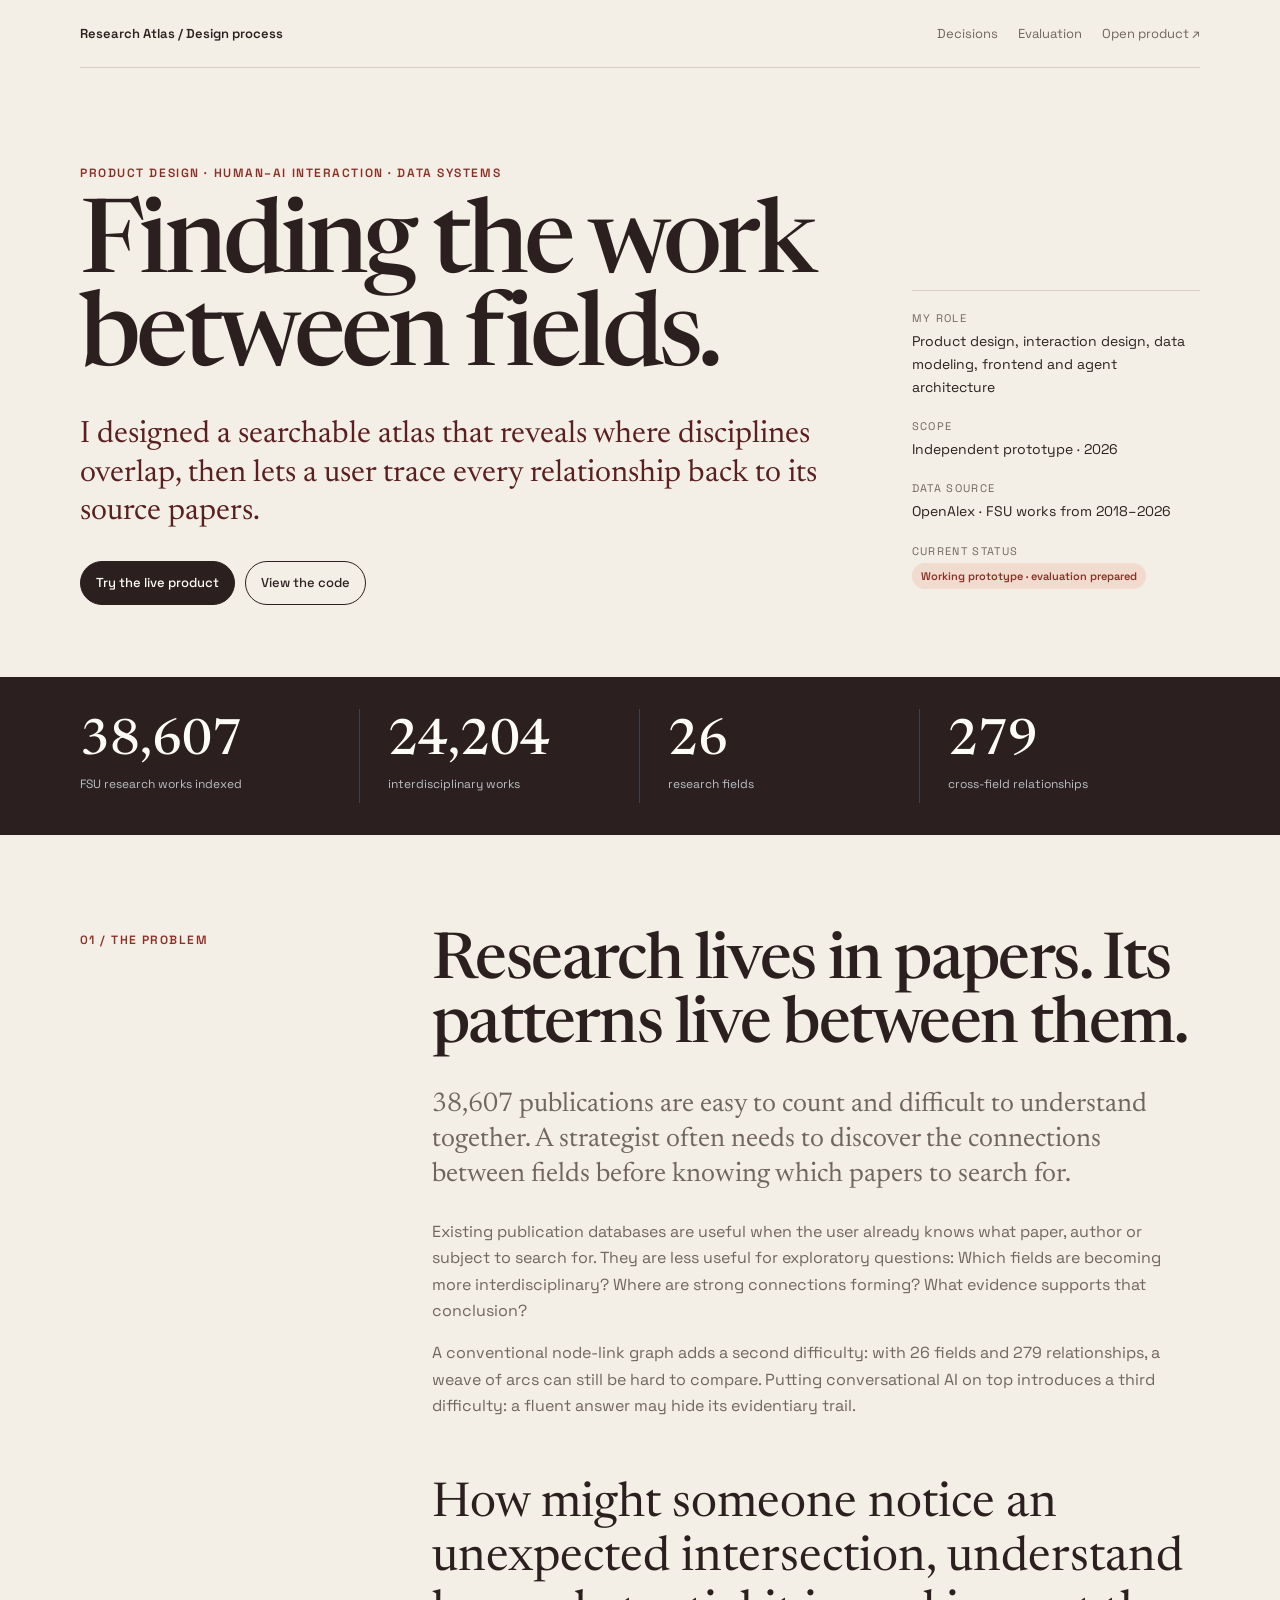
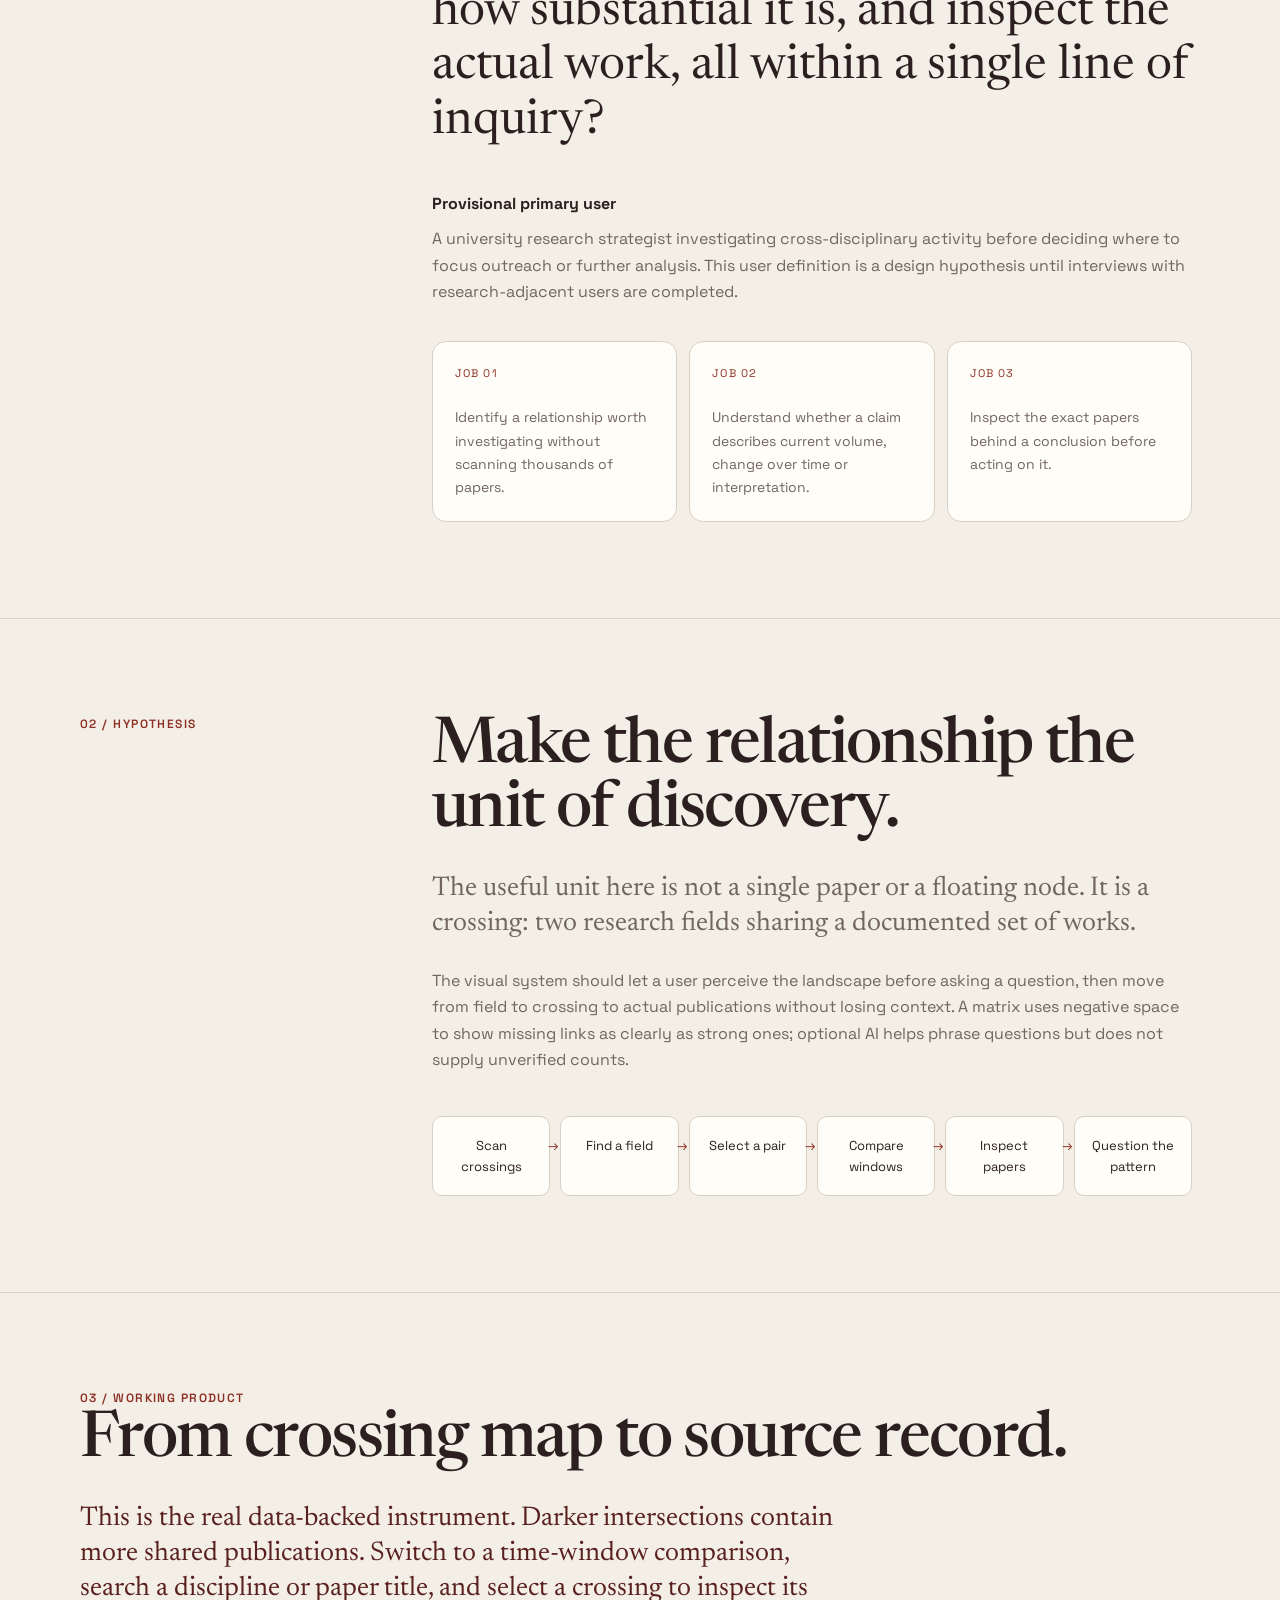
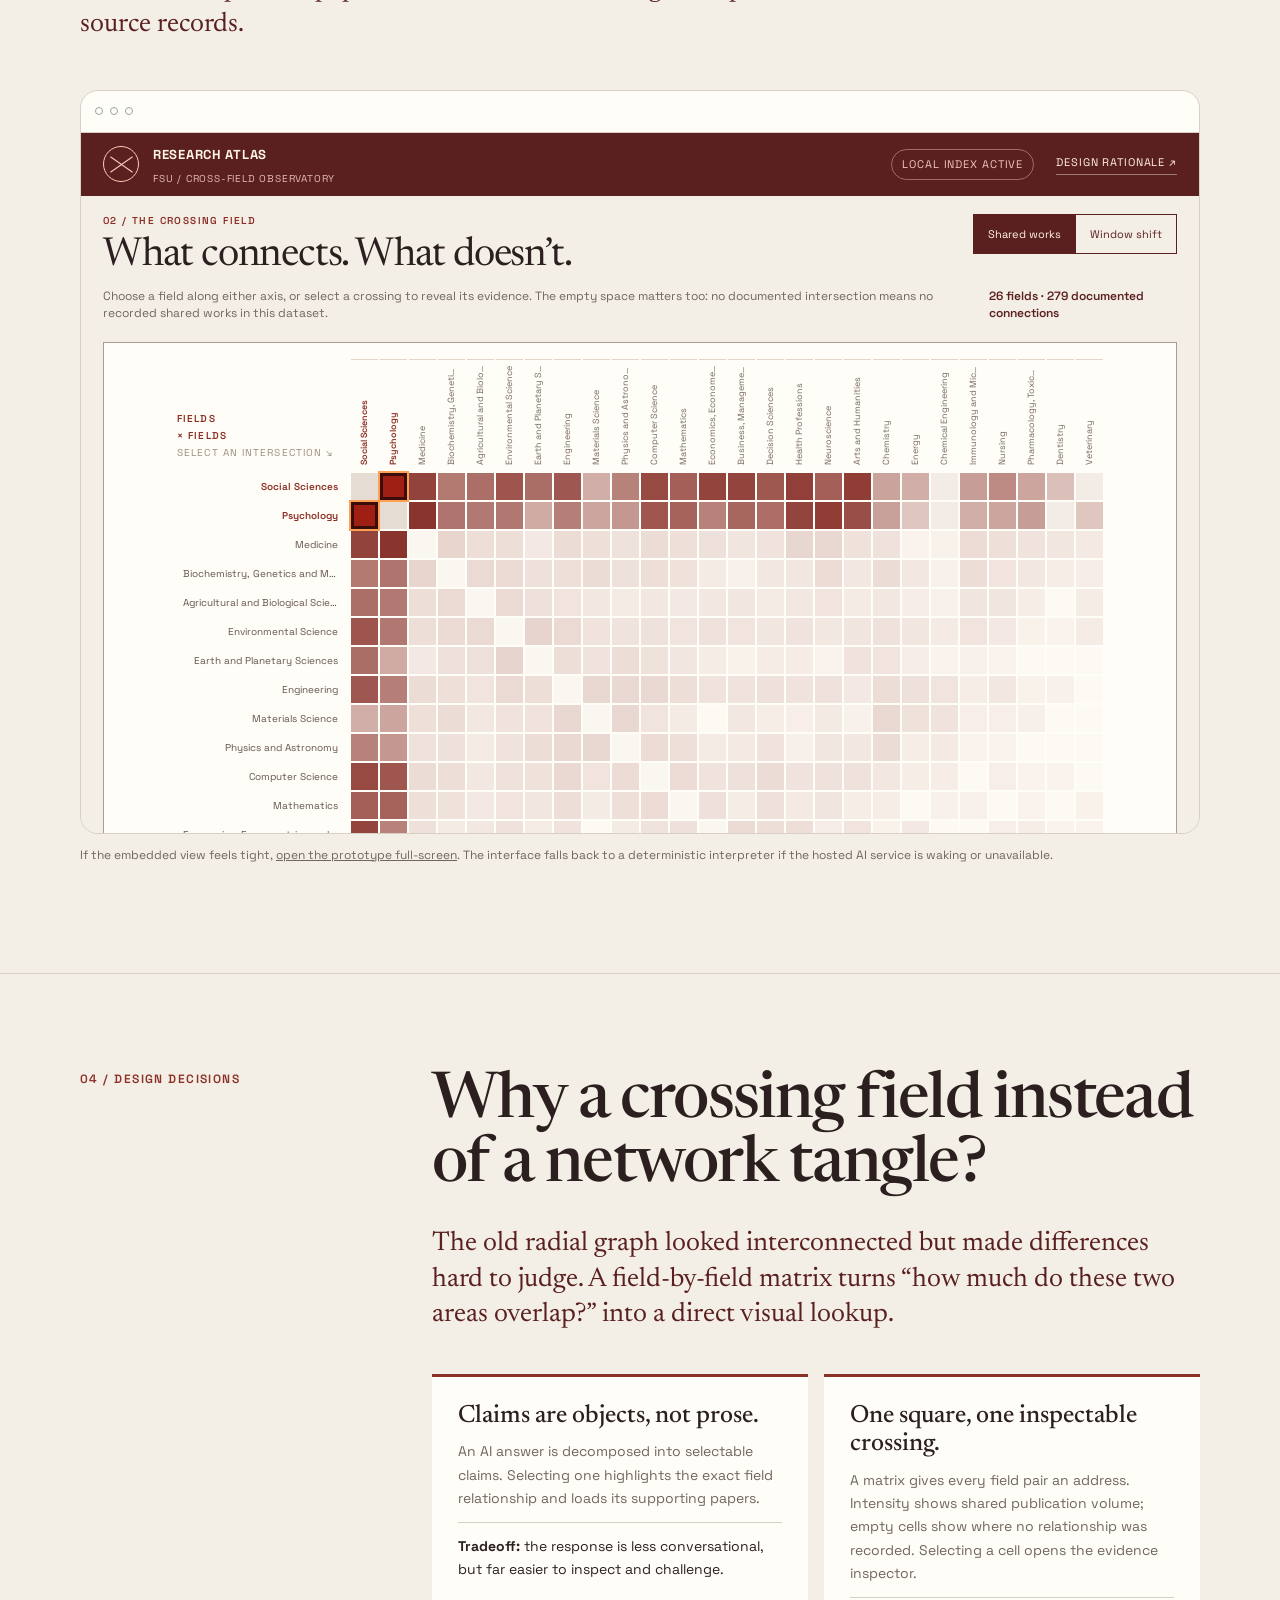
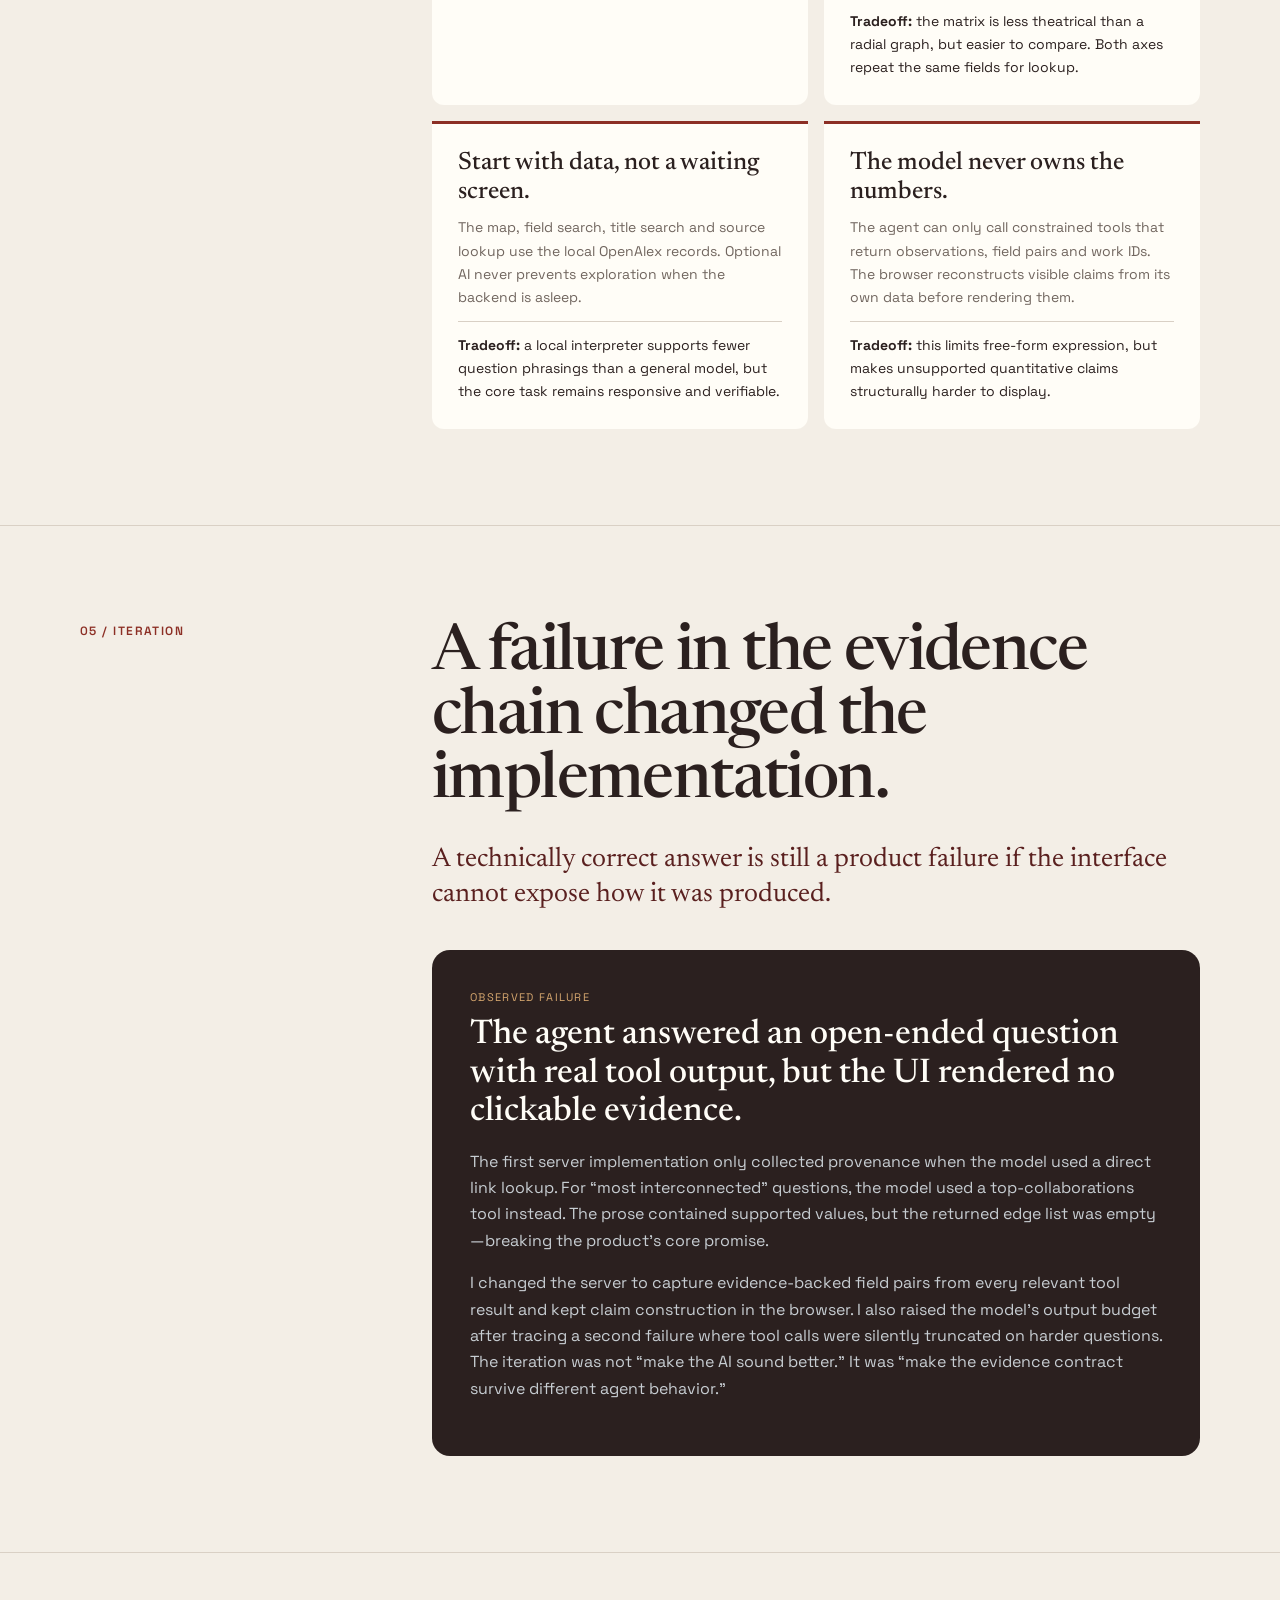
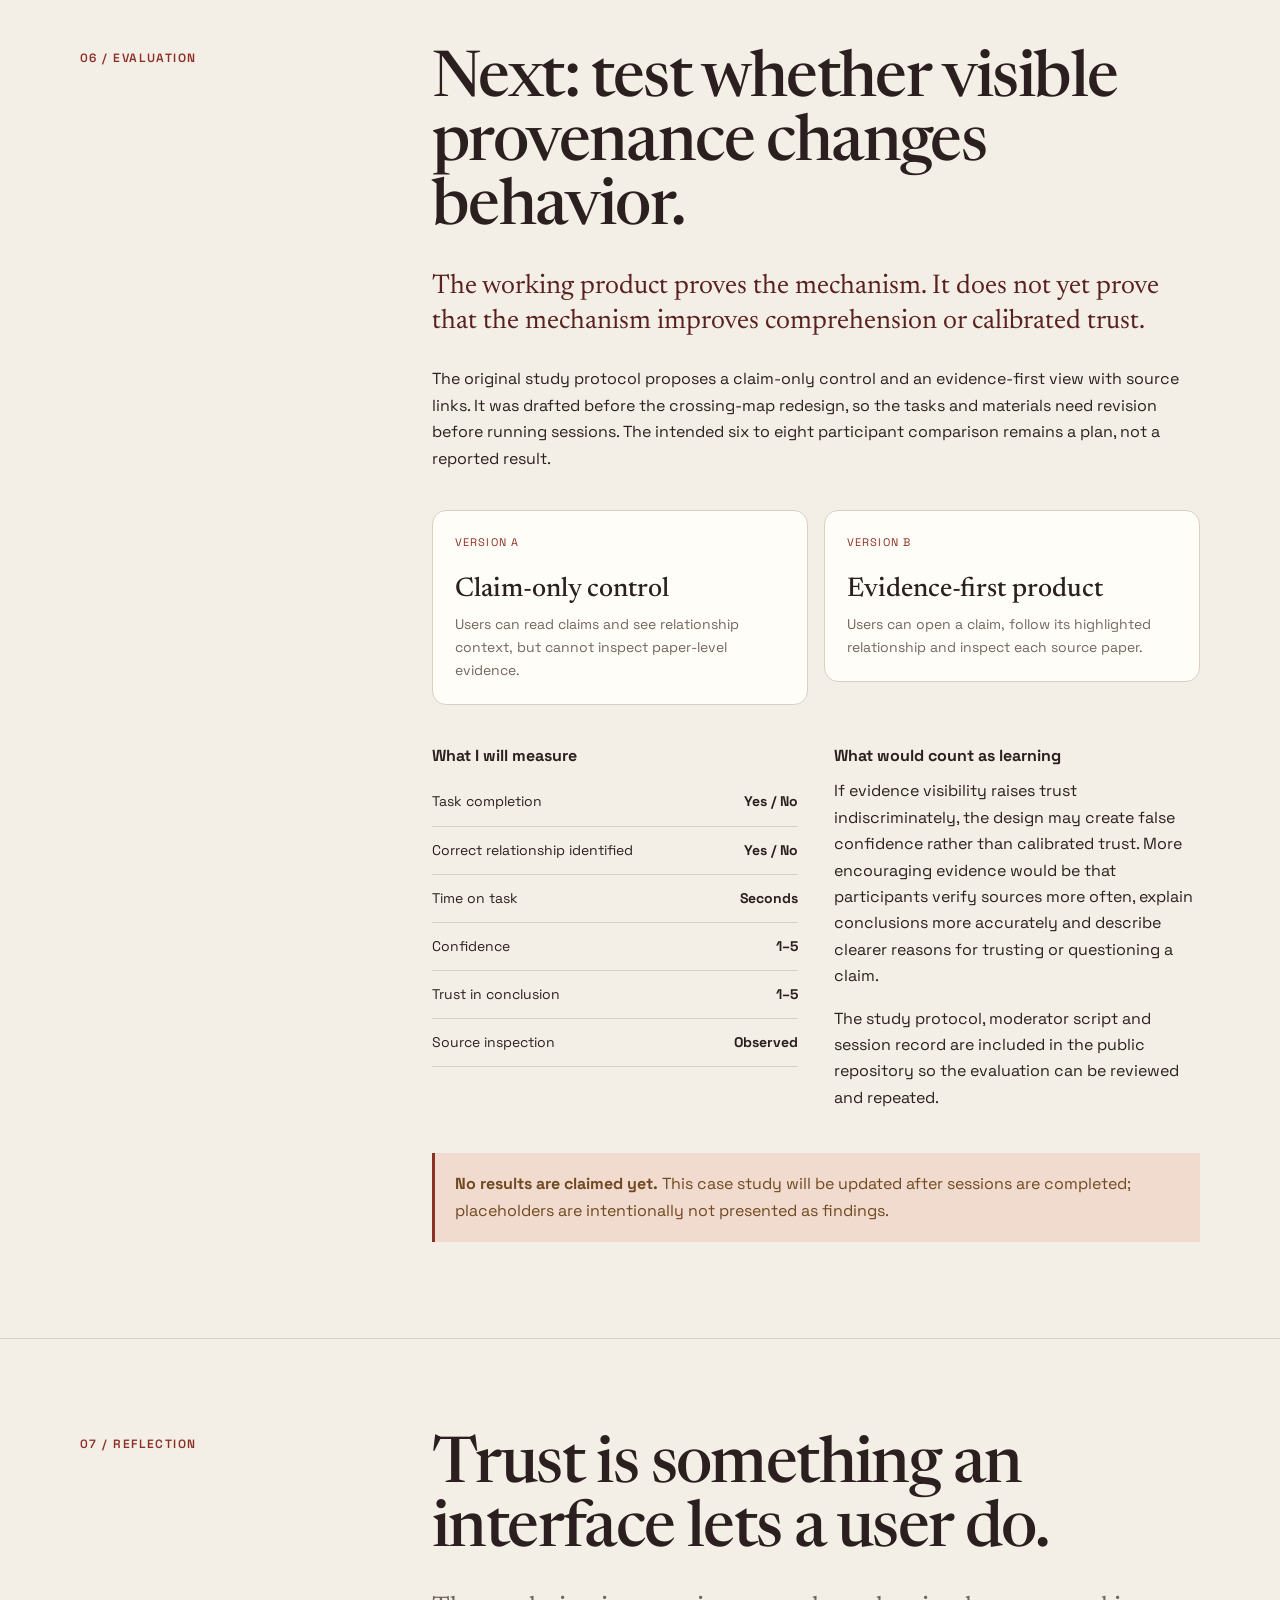
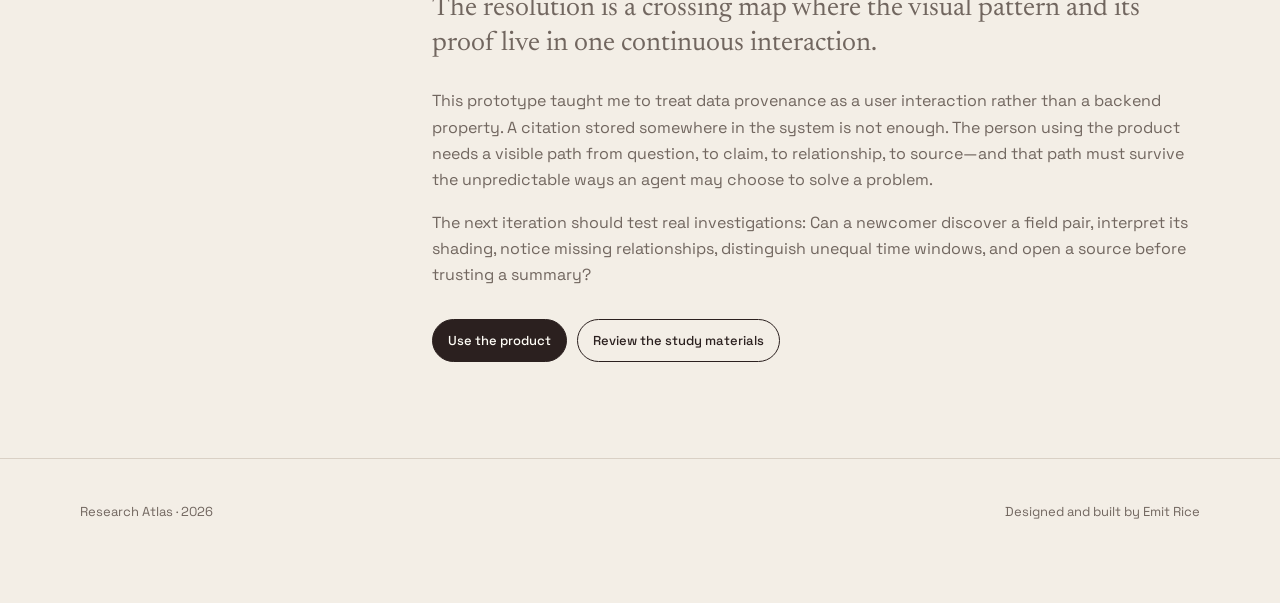
==== commit 6a891d07: "Clearly distinguish prior evaluation plan from new redesign testing" ====
--- a/web/case-study.html
+++ b/web/case-study.html
@@ -223,7 +223,7 @@
     <div>
       <h2>Next: test whether visible provenance changes behavior.</h2>
       <p class="lede">The working product proves the mechanism. It does not yet prove that the mechanism improves comprehension or calibrated trust.</p>
-      <p>The prepared study uses two otherwise similar views: a control view in which claims can be read and highlighted, and the evidence-first view in which the underlying papers are available inline. Six to eight participants will complete matched research-investigation tasks in counterbalanced order.</p>
+      <p>The original study protocol proposes a claim-only control and an evidence-first view with source links. It was drafted before the crossing-map redesign, so the tasks and materials need revision before running sessions. The intended six to eight participant comparison remains a plan, not a reported result.</p>
       <div class="compare">
         <a href="index.html?study=control"><div class="card"><div class="num">VERSION A</div><div class="mode">Claim-only control</div><p>Users can read claims and see relationship context, but cannot inspect paper-level evidence.</p></div></a>
         <a href="index.html?study=full"><div class="card"><div class="num">VERSION B</div><div class="mode">Evidence-first product</div><p>Users can open a claim, follow its highlighted relationship and inspect each source paper.</p></div></a>
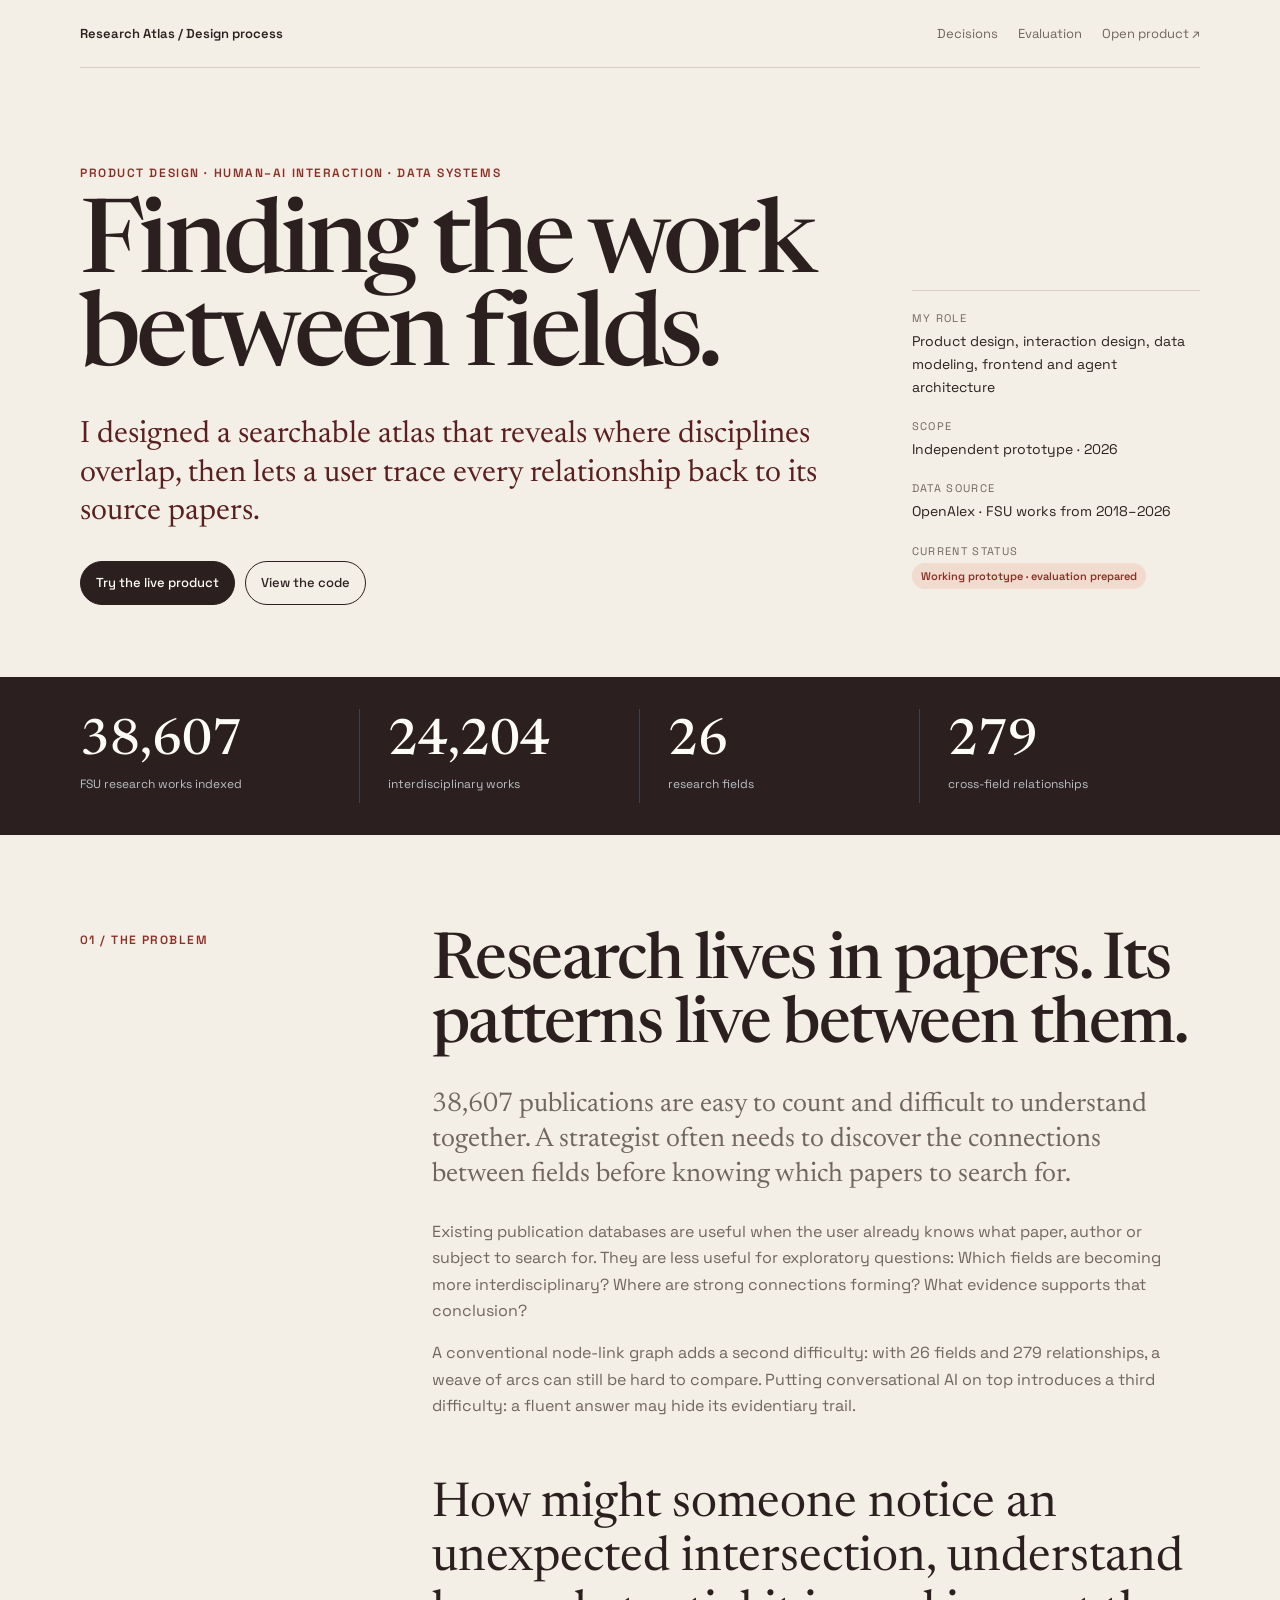
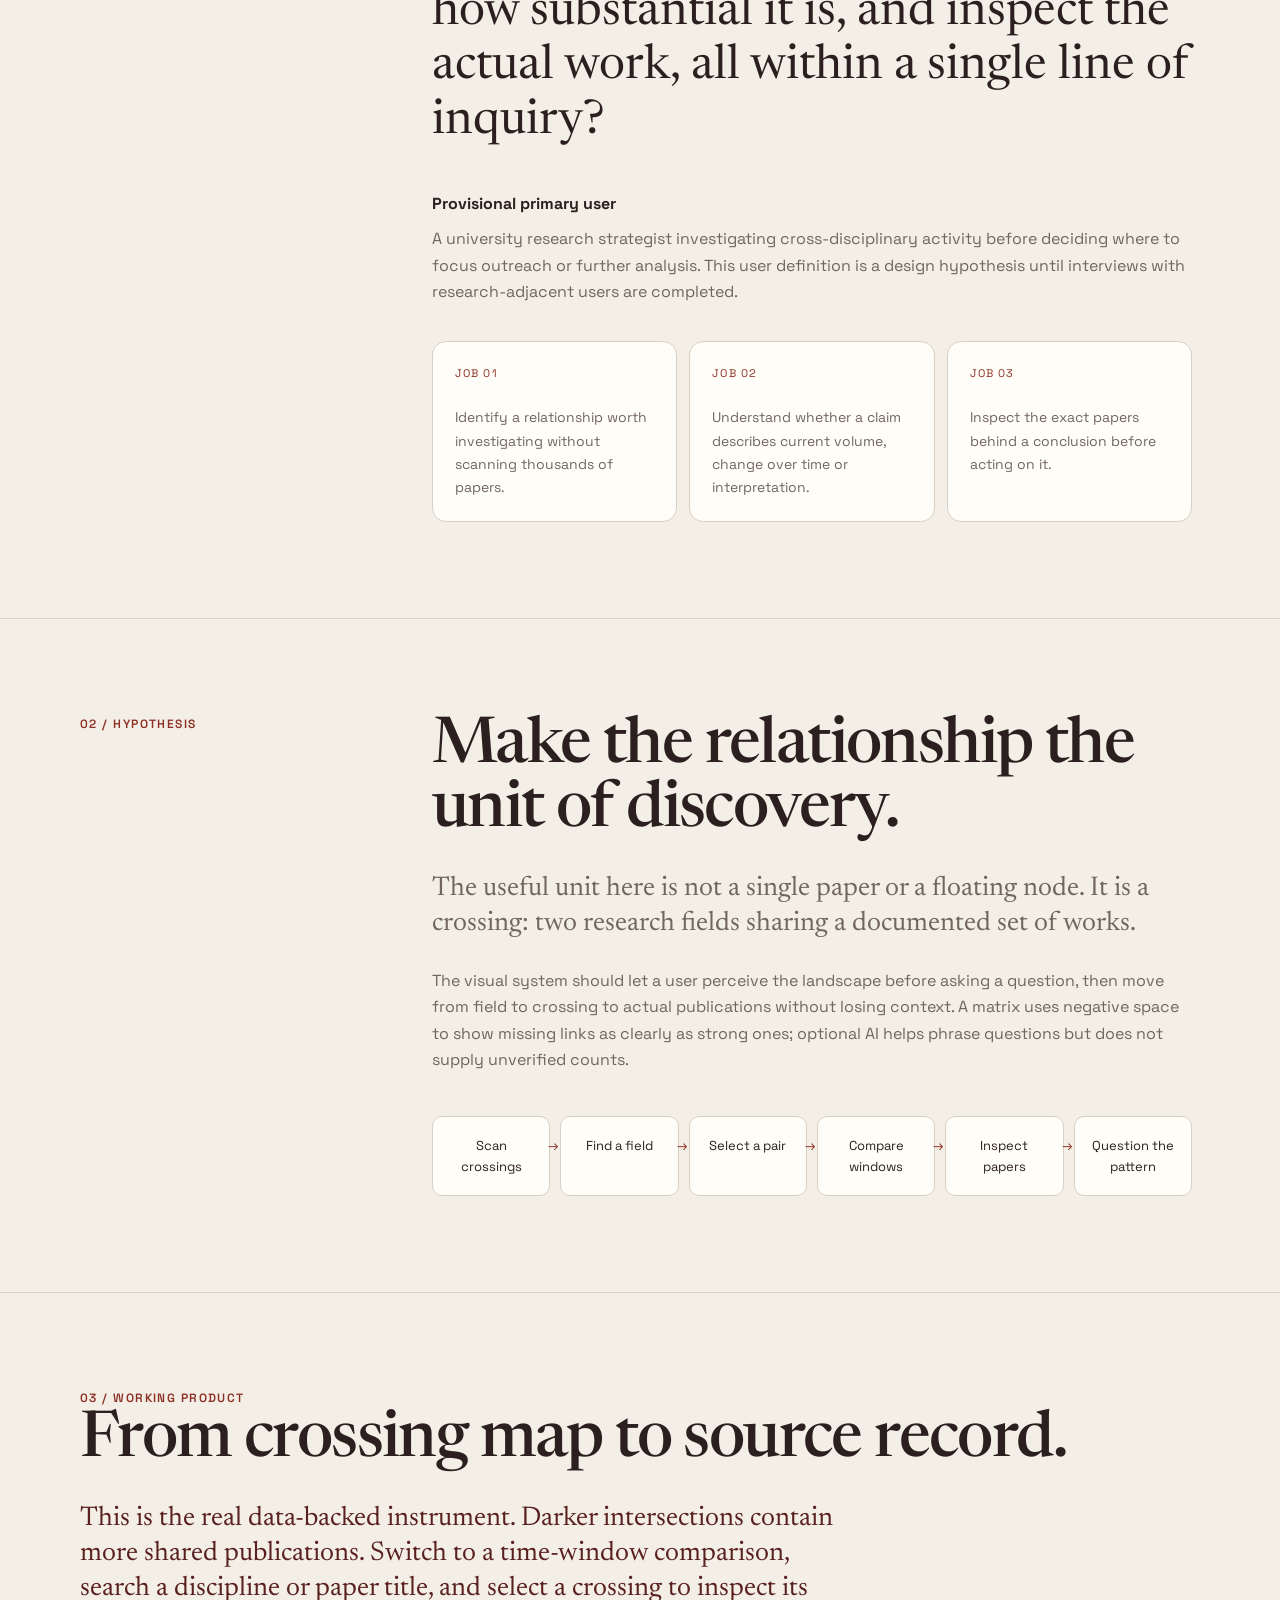
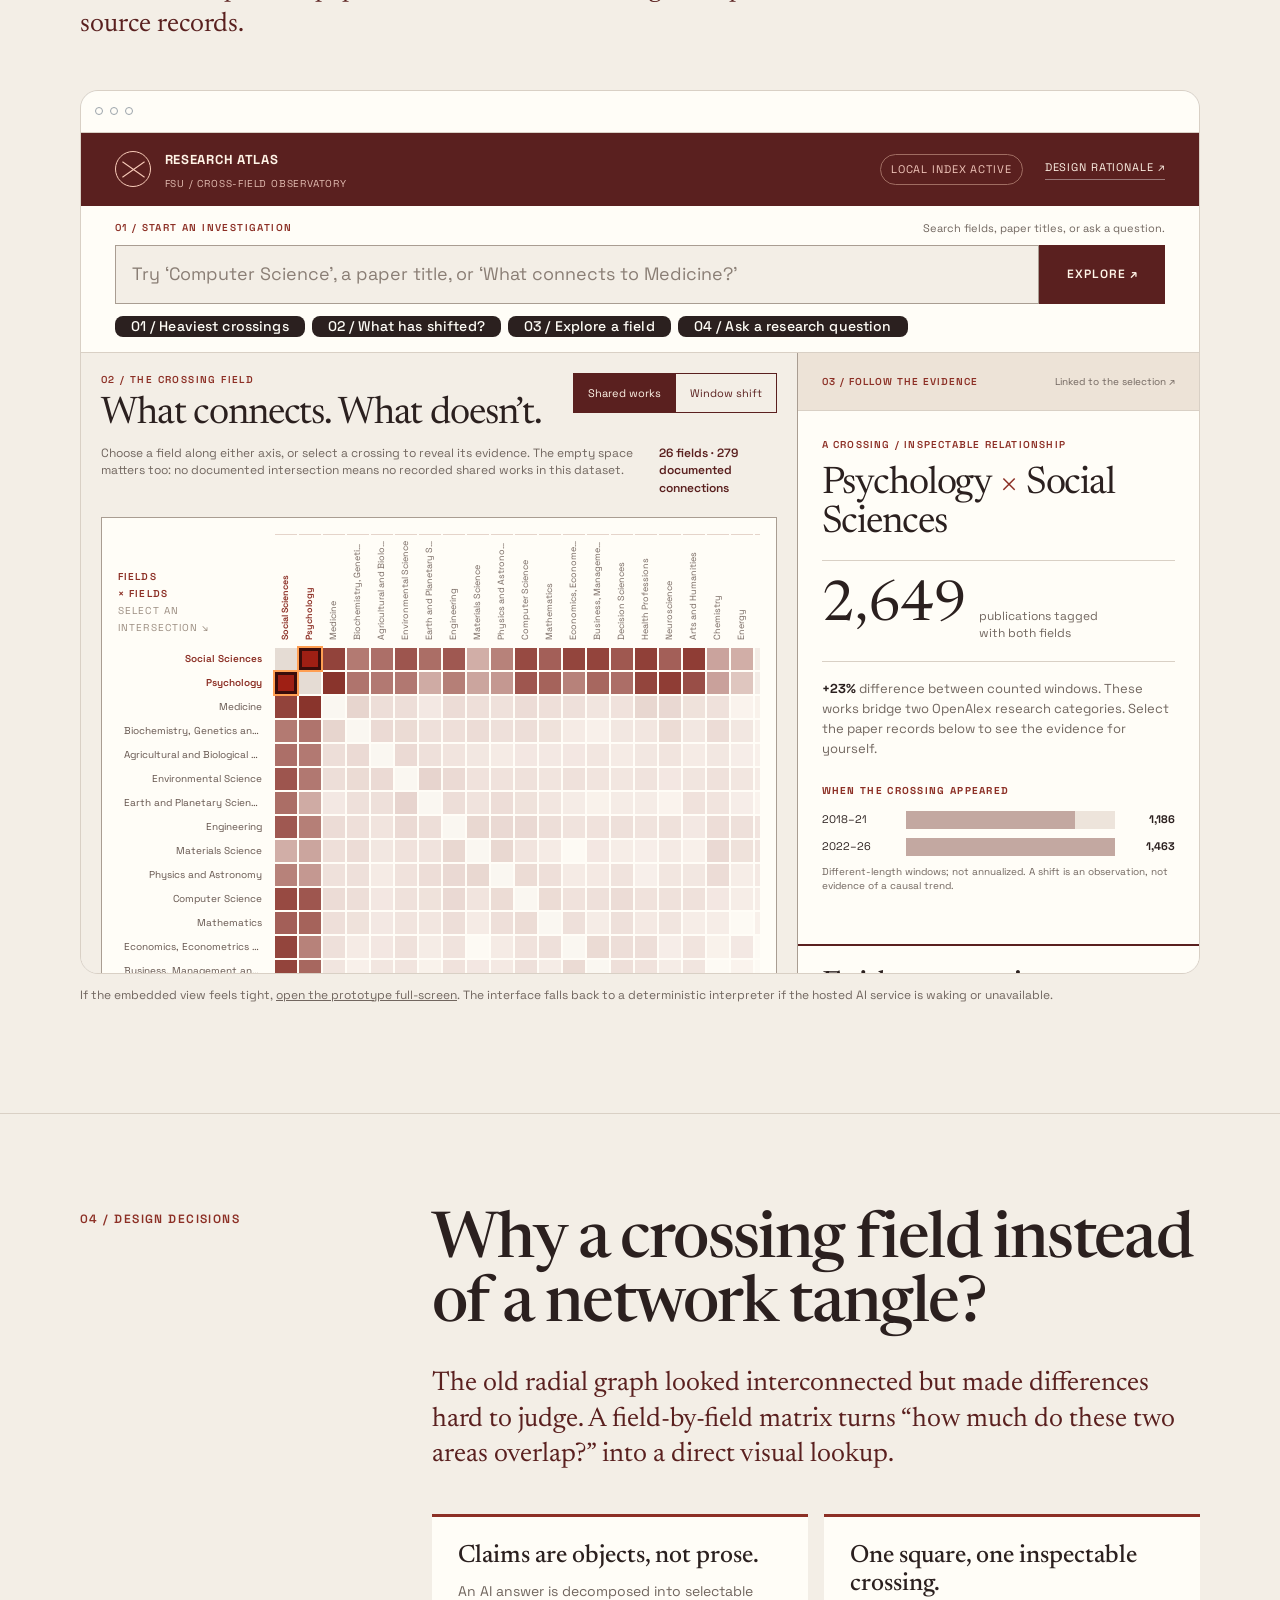
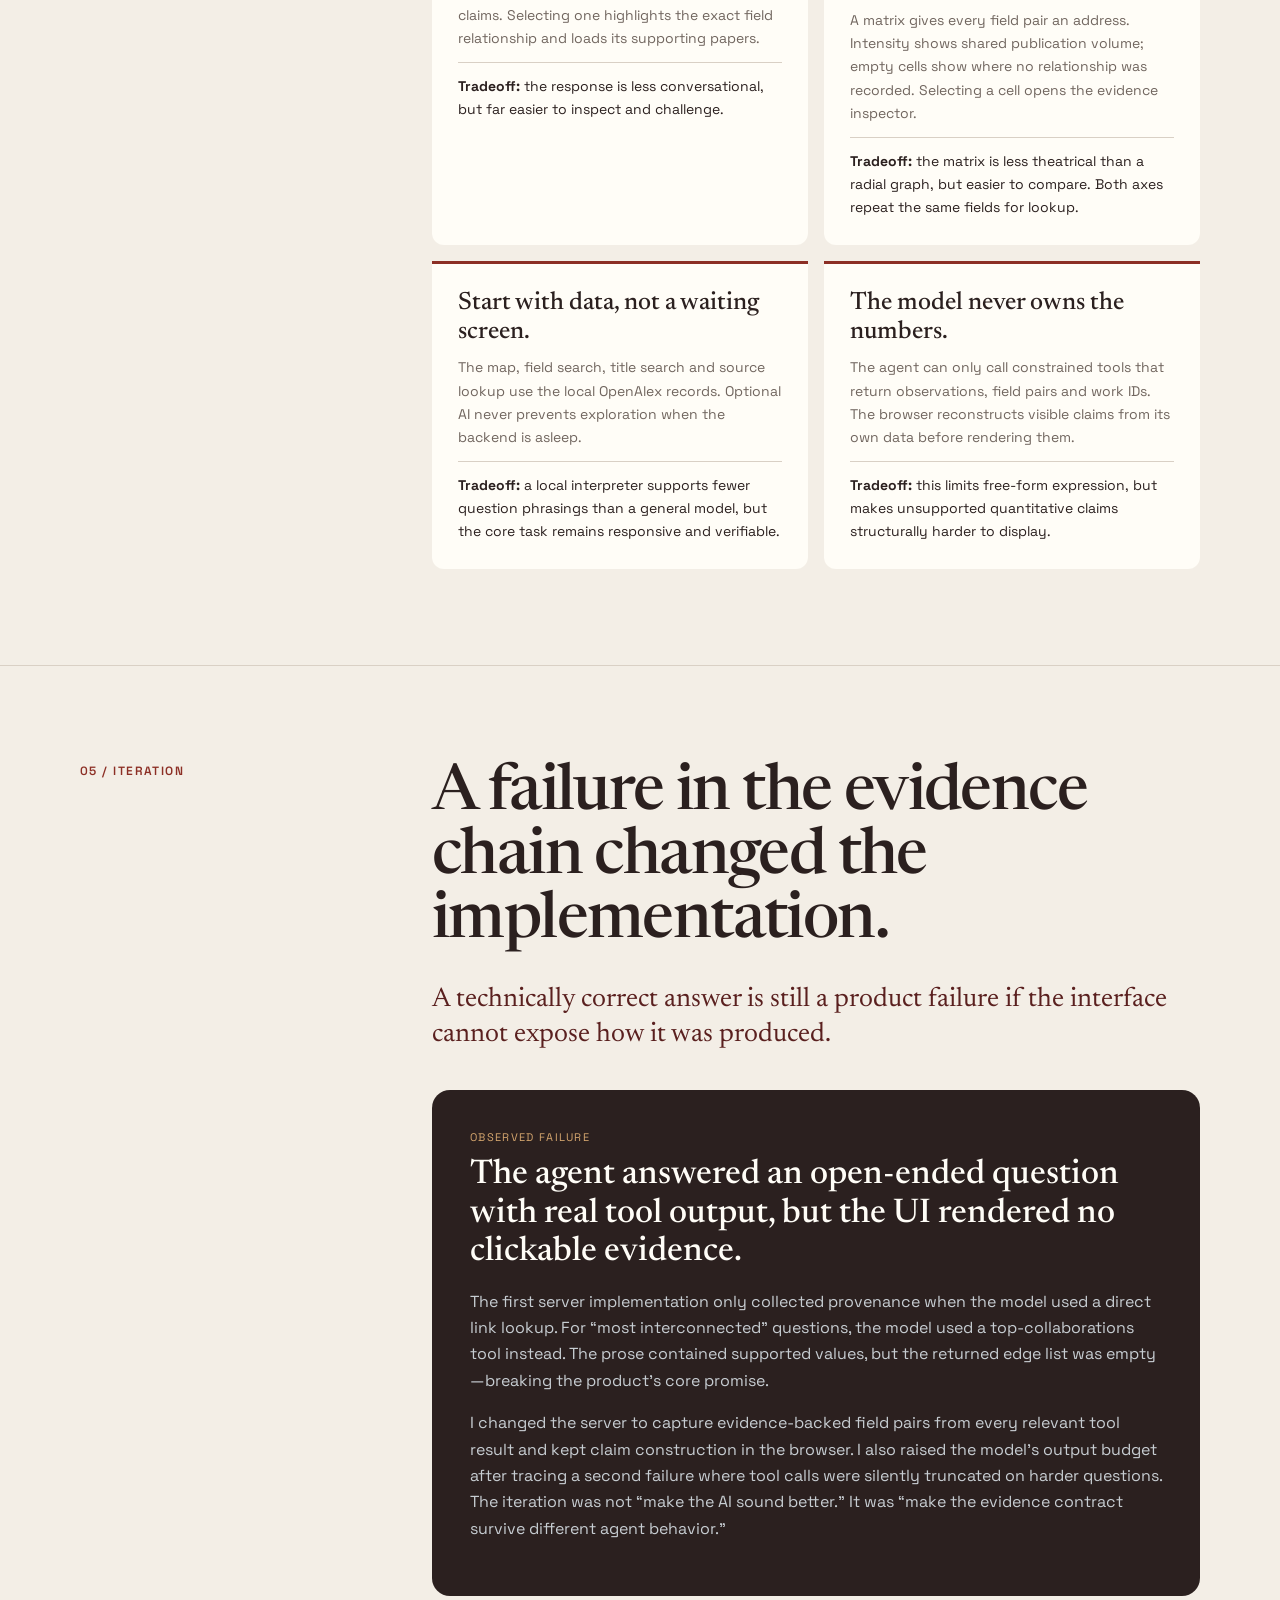
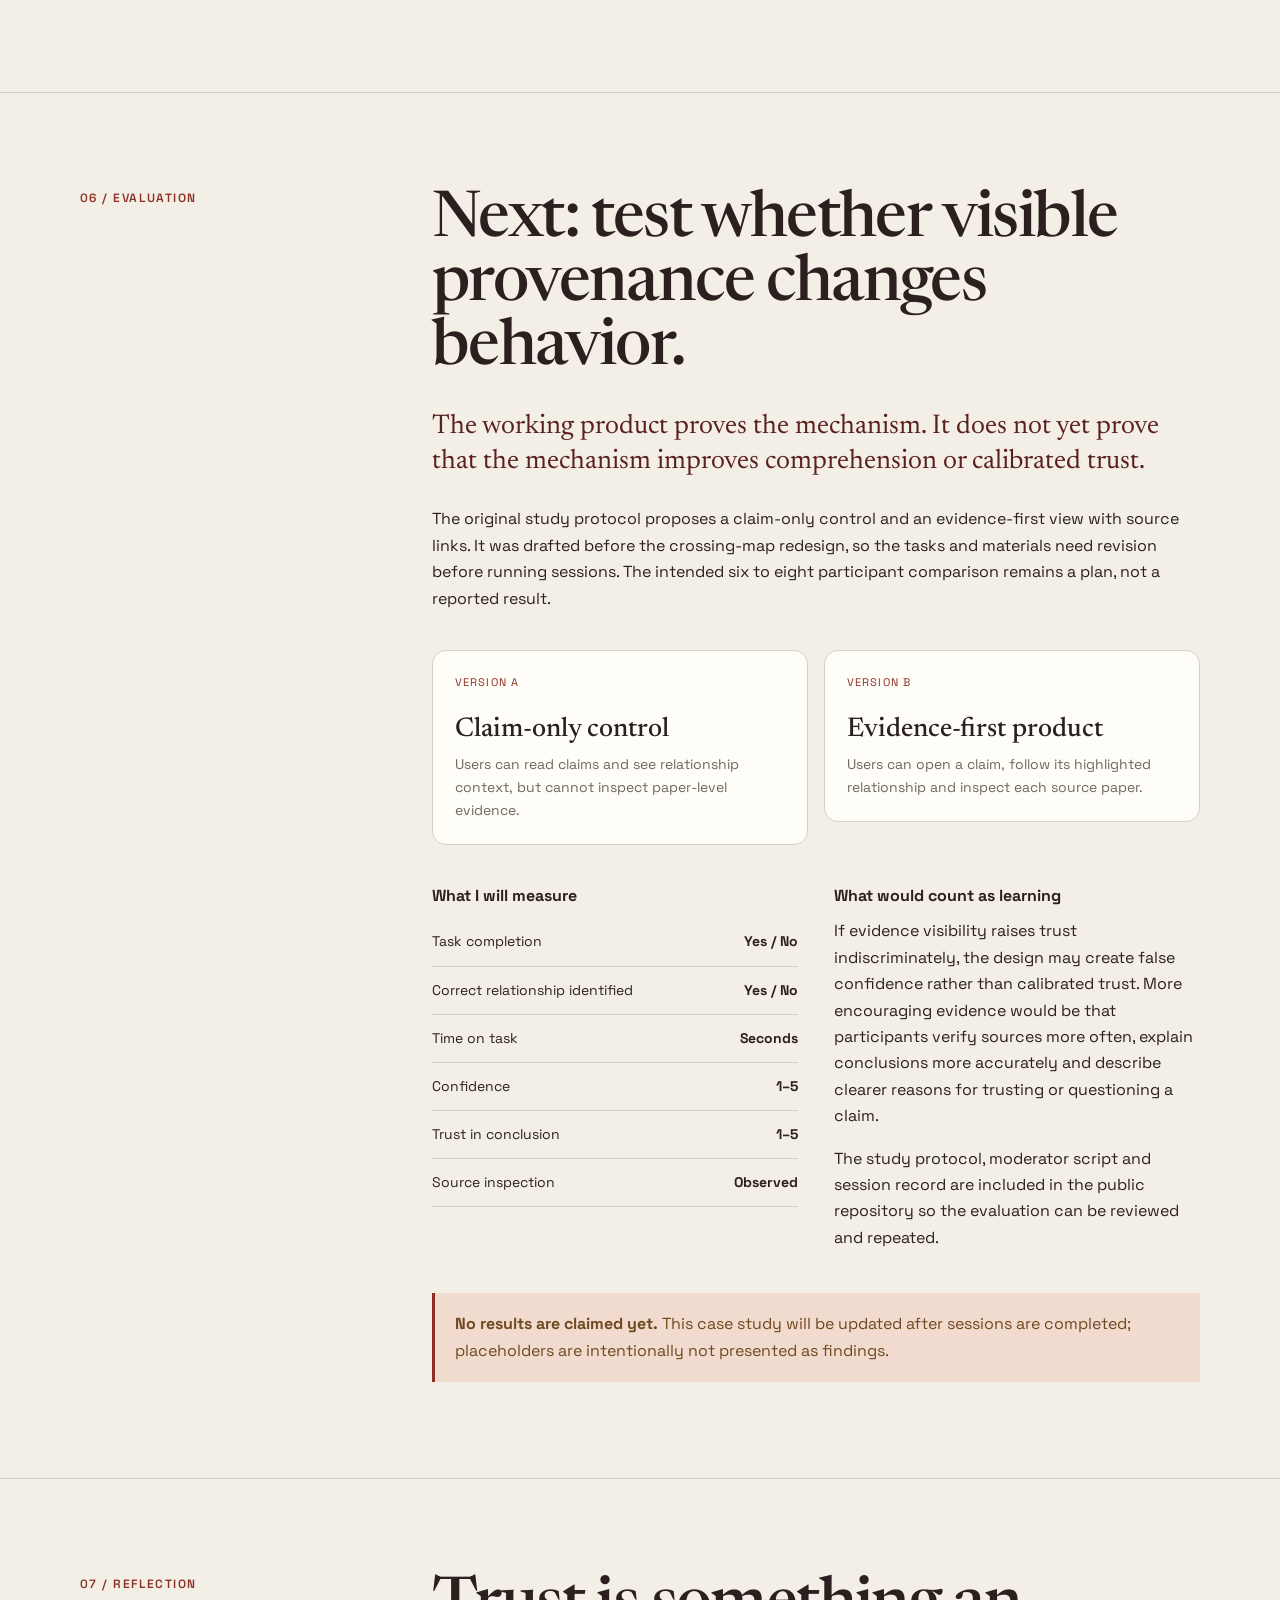
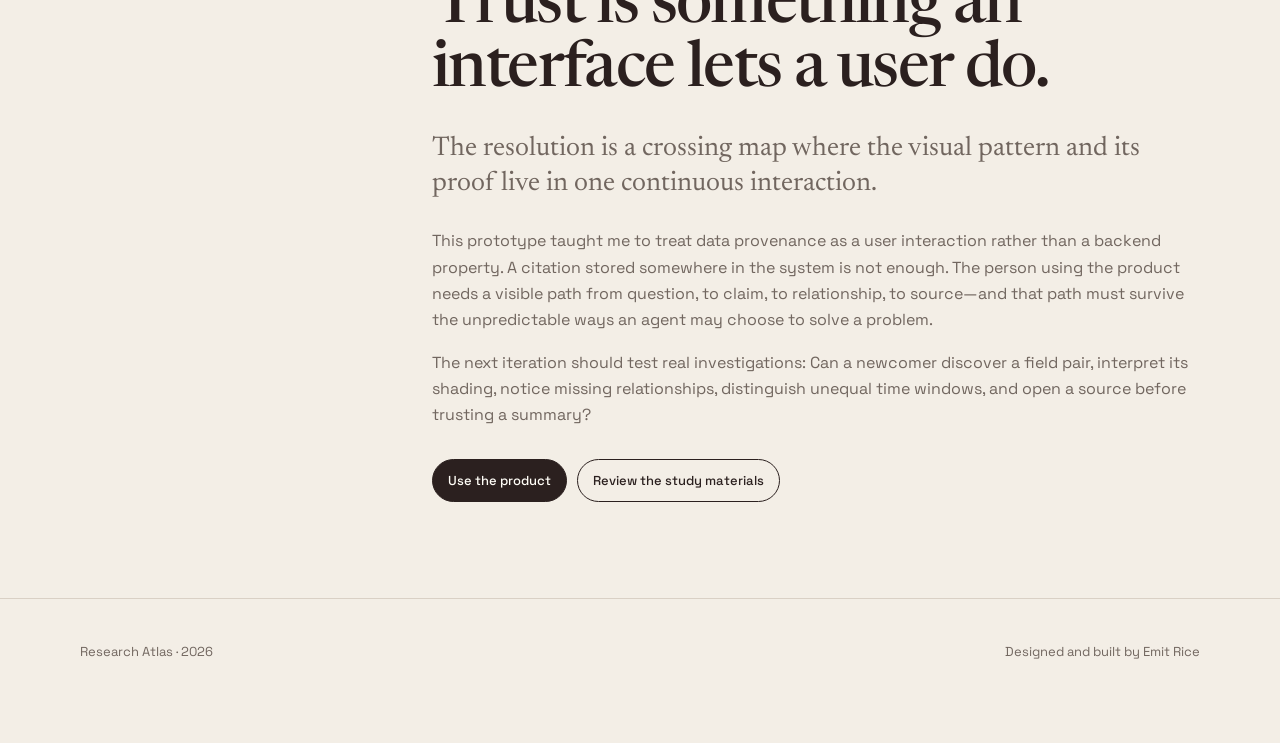
==== commit f64967a2: "Embed a usable atlas rather than a passive preview" ====
--- a/web/case-study.html
+++ b/web/case-study.html
@@ -59,7 +59,7 @@
 .prototype{margin-top:48px;background:#dfe3e7;border:1px solid var(--line);border-radius:18px;overflow:hidden}
 .browserbar{height:42px;background:var(--panel);display:flex;align-items:center;gap:7px;padding:0 14px;border-bottom:1px solid var(--line)}
 .dot{width:8px;height:8px;border:1px solid #9ba3aa;border-radius:50%}
-.prototype iframe{display:block;width:100%;height:700px;border:0;background:#edf0f4}
+.prototype iframe{display:block;width:100%;height:840px;border:0;background:#f3eee6}
 .caption{font-size:12px;color:var(--muted);margin-top:12px}
 .decisions{display:grid;grid-template-columns:repeat(2,1fr);gap:16px;margin-top:42px}
 .decision{background:var(--panel);border-top:3px solid var(--accent);padding:26px;border-radius:0 0 12px 12px}
@@ -163,7 +163,7 @@
     <p class="lede">This is the real data-backed instrument. Darker intersections contain more shared publications. Switch to a time-window comparison, search a discipline or paper title, and select a crossing to inspect its source records.</p>
     <div class="prototype">
       <div class="browserbar" aria-hidden="true"><span class="dot"></span><span class="dot"></span><span class="dot"></span></div>
-      <iframe src="index.html?portfolioPreview=1" title="Interactive Research Atlas crossing map" loading="lazy"></iframe>
+      <iframe src="index.html?caseStudyEmbed=1" title="Interactive Research Atlas: select field crossings and inspect source papers" loading="lazy"></iframe>
     </div>
     <p class="caption">If the embedded view feels tight, <a href="index.html">open the prototype full-screen</a>. The interface falls back to a deterministic interpreter if the hosted AI service is waking or unavailable.</p>
   </div>
